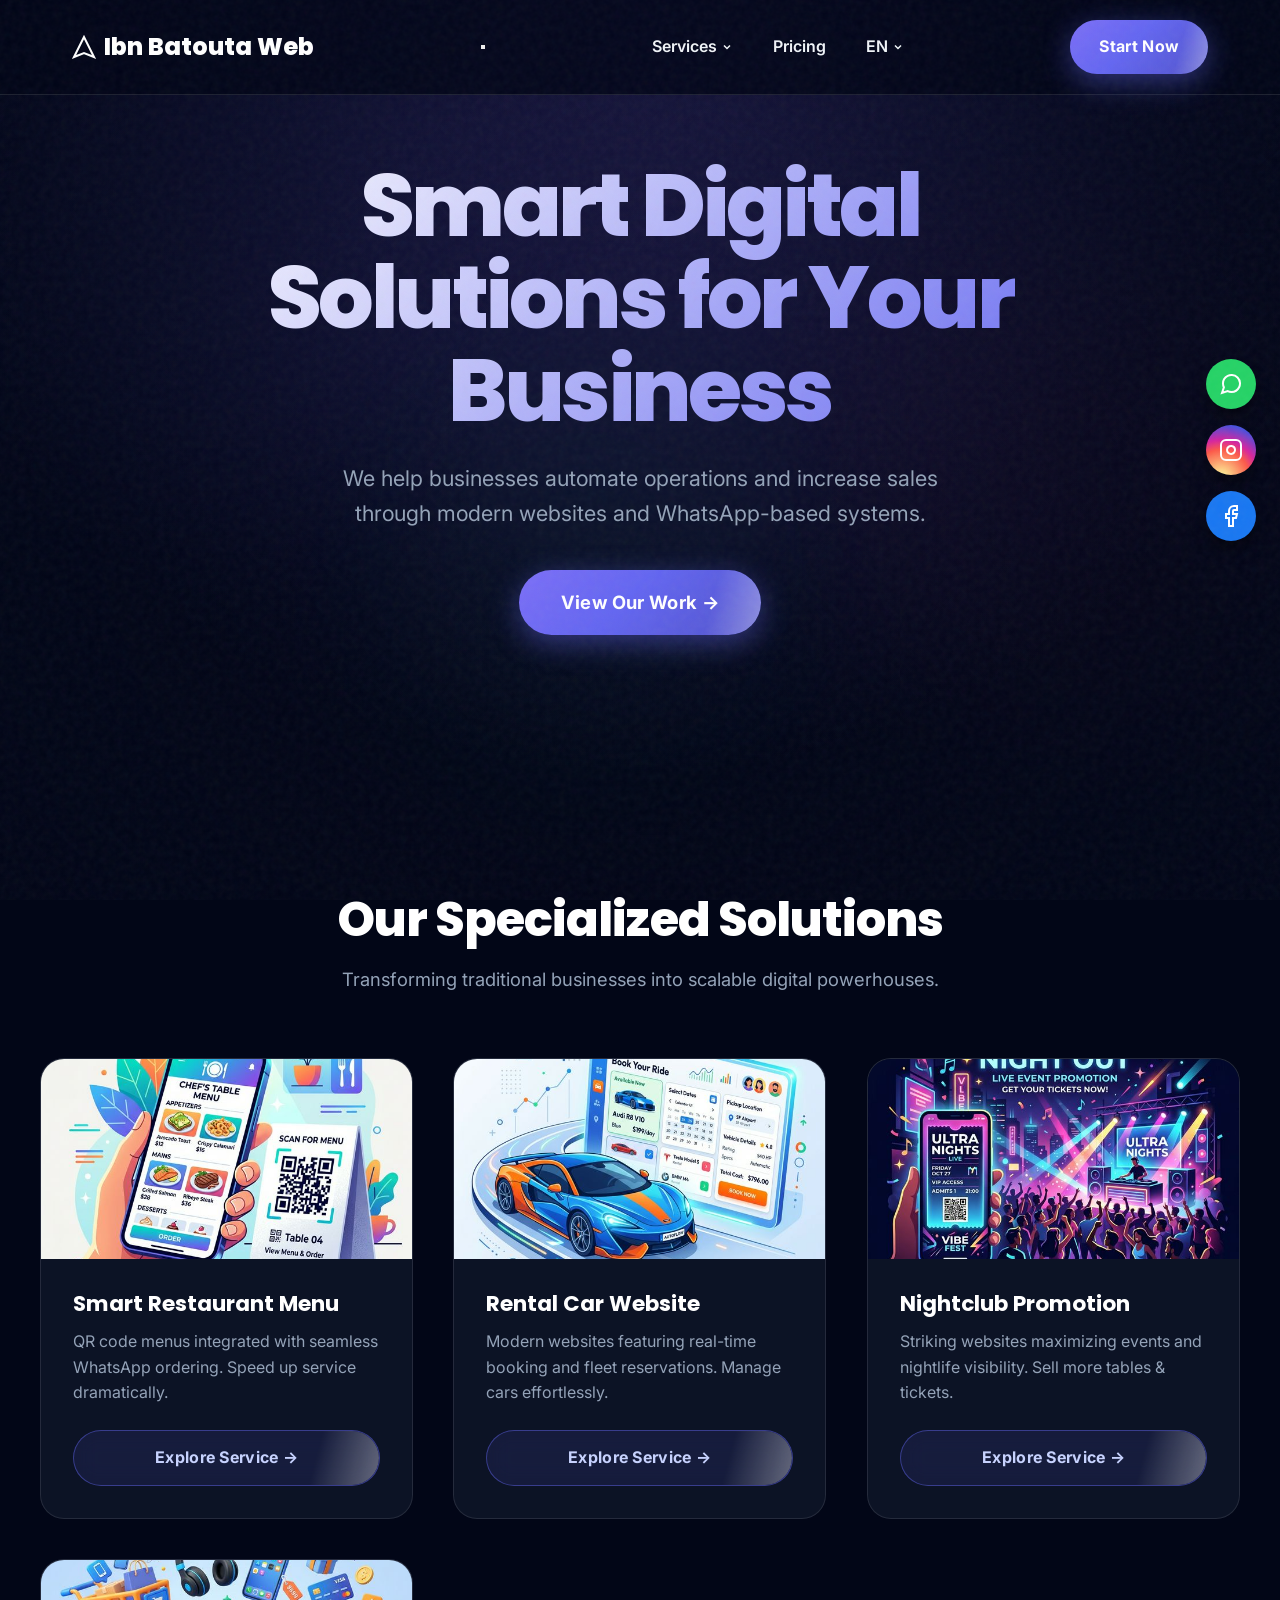
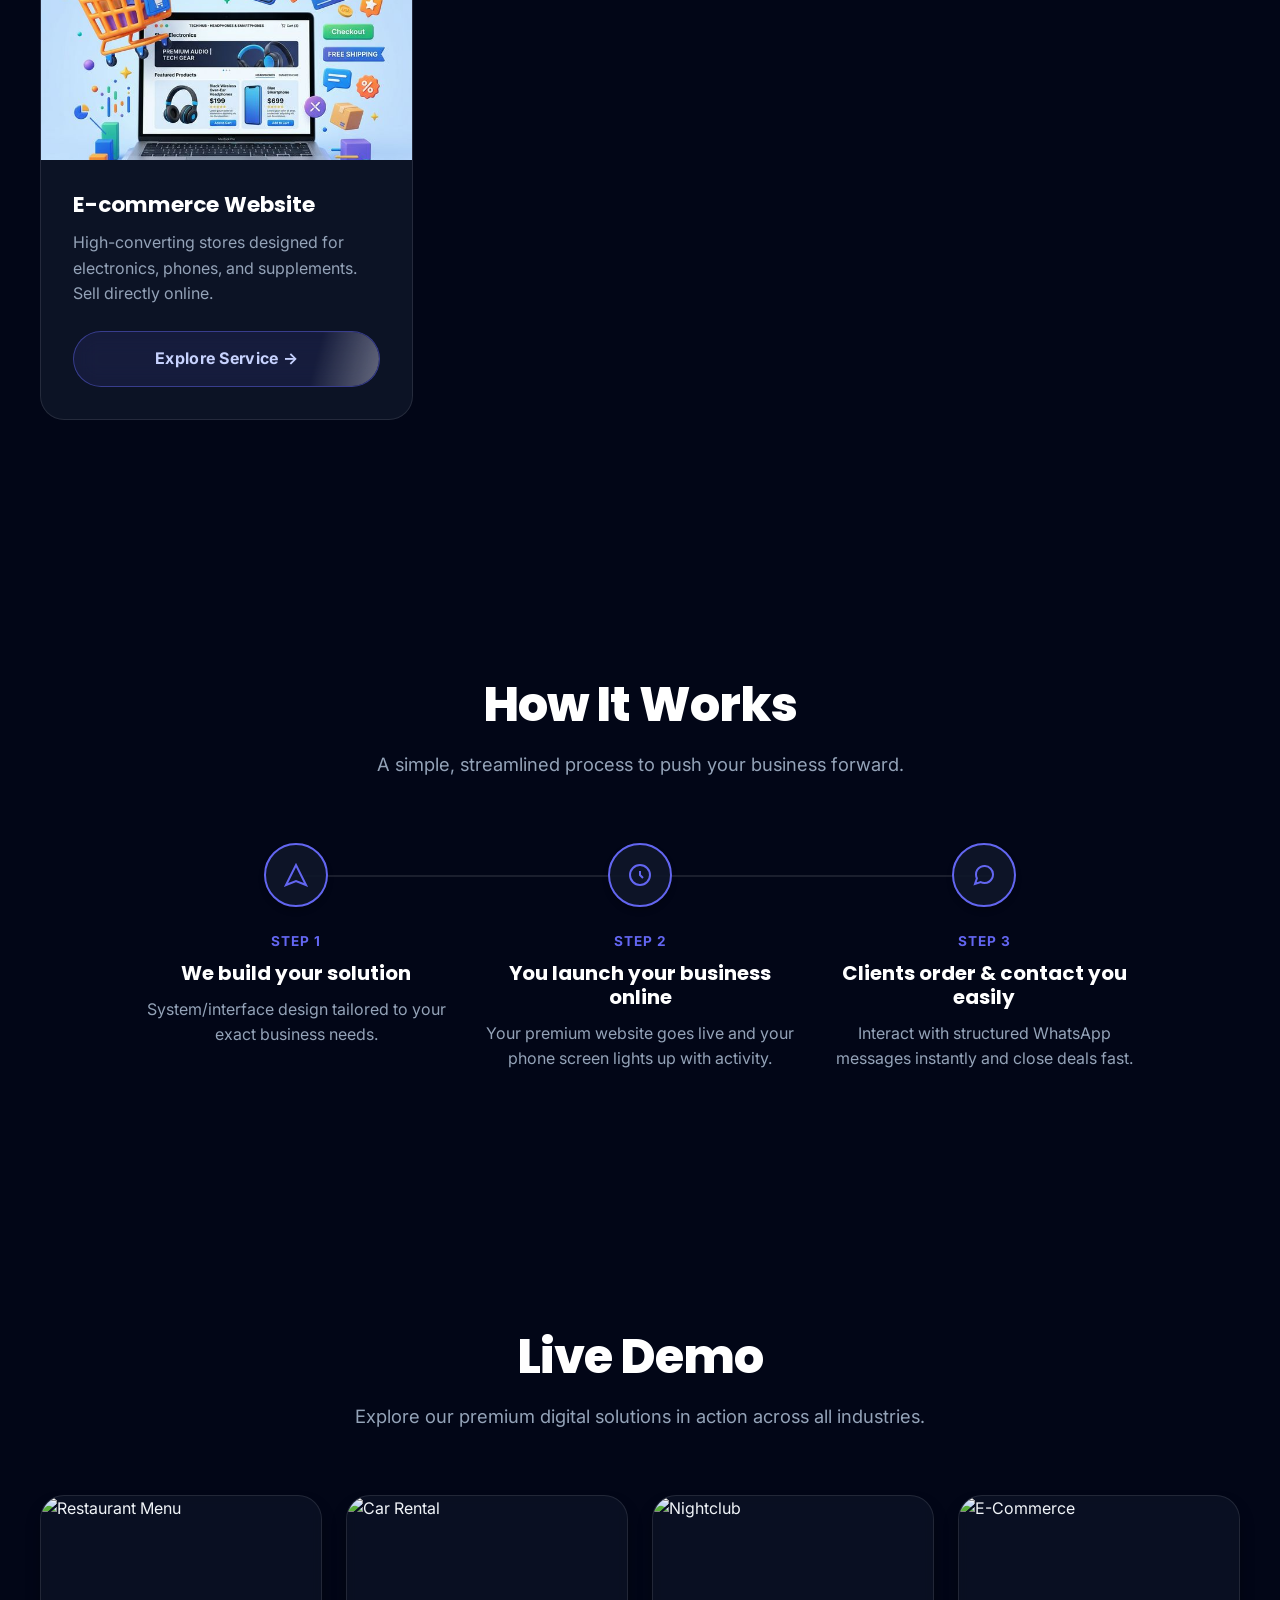
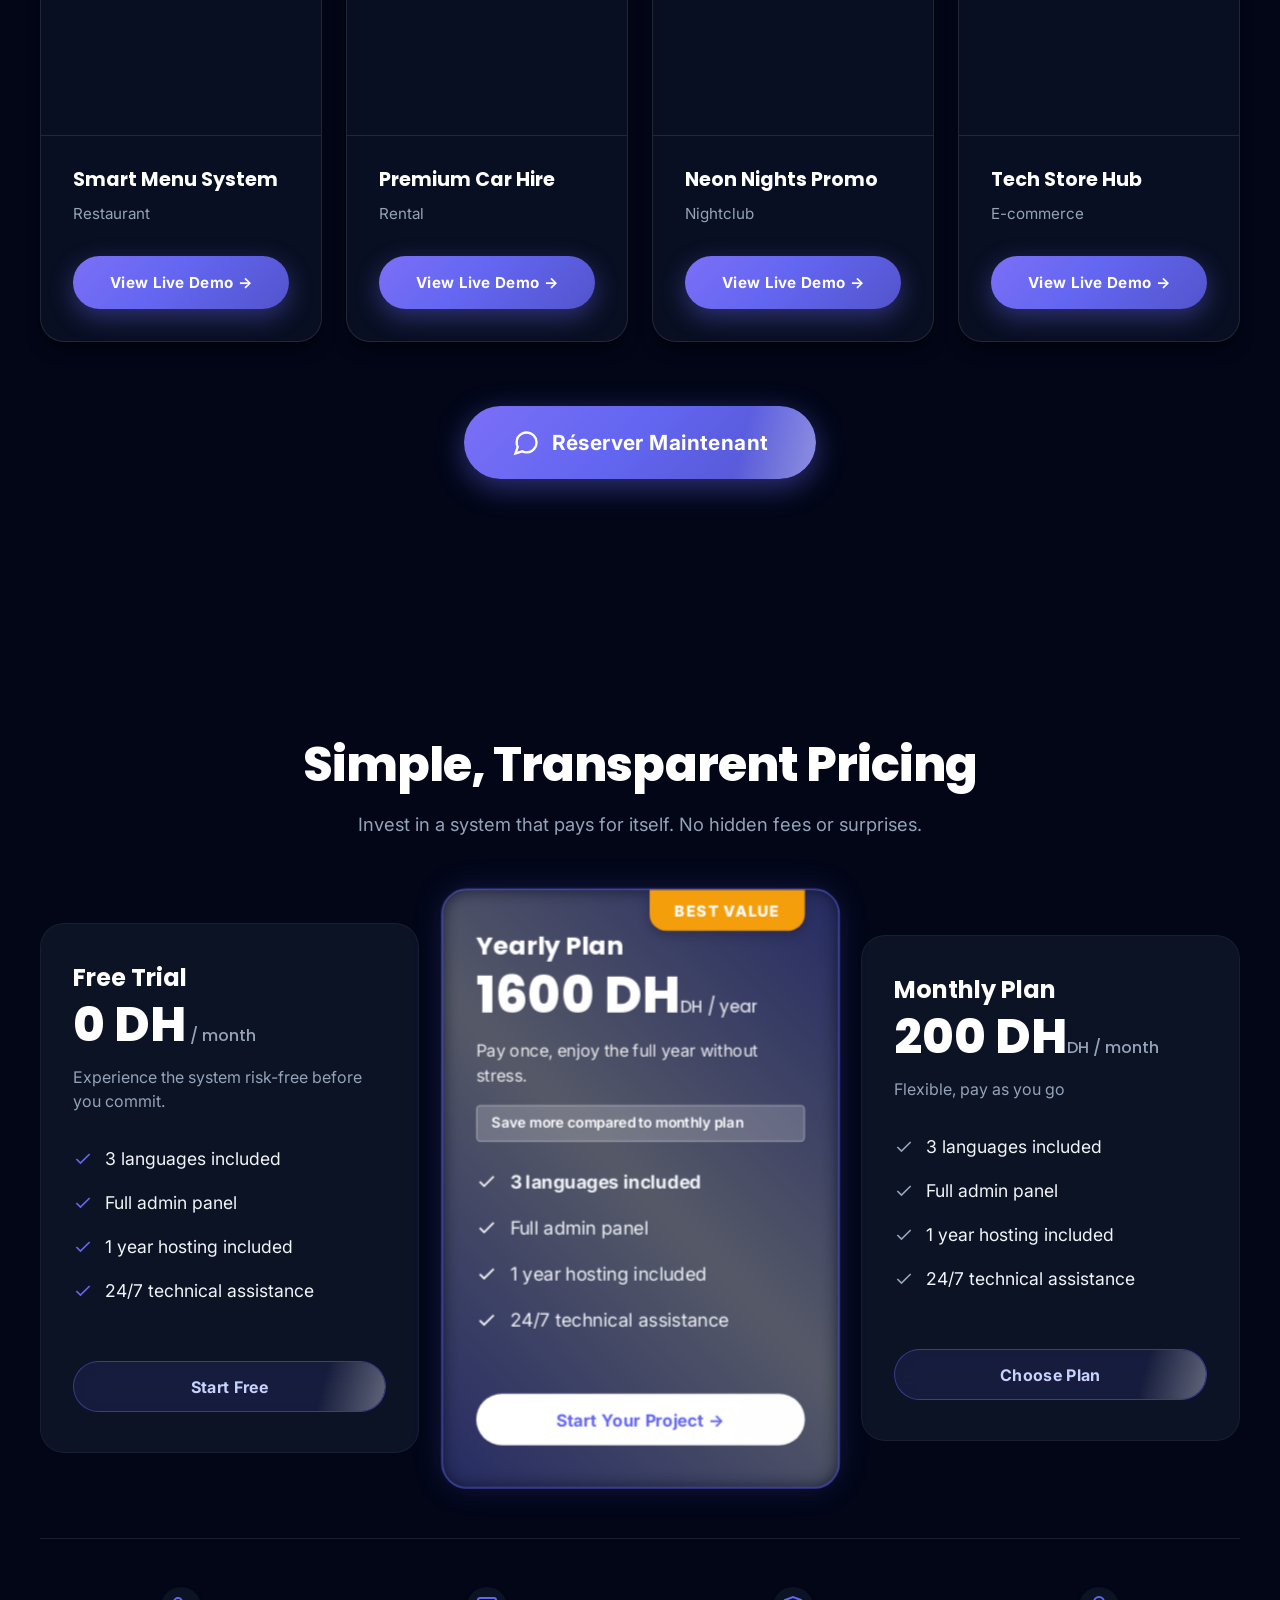
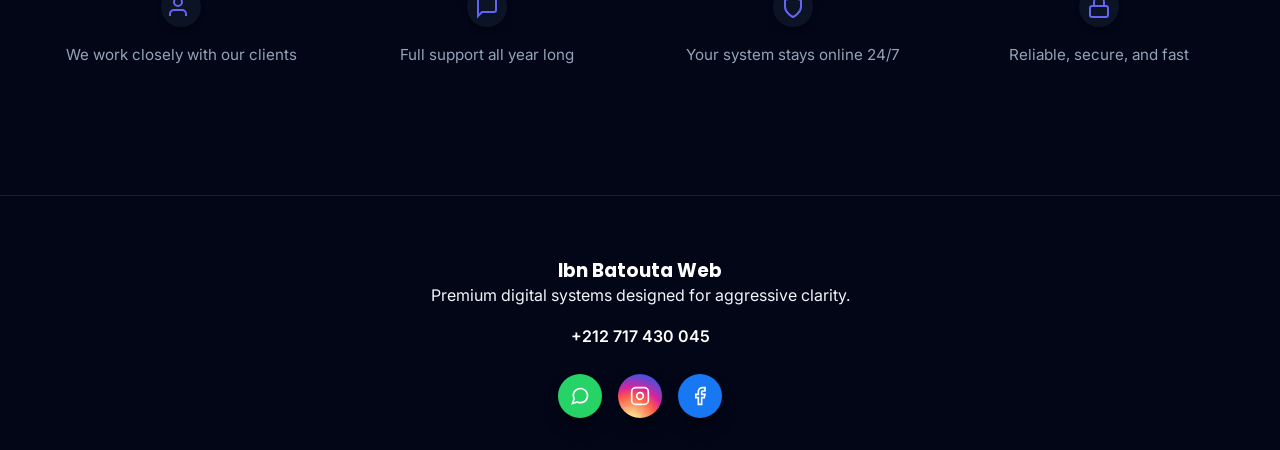
==== index.html @ 31a1a7eb "Auto-heal legacy 5 plans to 3 and add global JS cache busters" ====
<!DOCTYPE html>
<html lang="en">

<head>
  <meta charset="UTF-8">
  <meta name="viewport" content="width=device-width, initial-scale=1.0">
  <title>Ibn Batouta Web | Premium Digital Agency</title>
  <meta name="description"
    content="We provide smart digital solutions for businesses to help them automate operations and increase sales.">
  <link rel="stylesheet" href="styles.css">
</head>

<body id="top">

  <!-- Premium Background Layers -->
  <div class="noise-overlay"></div>
  <div class="vignette"></div>

  <!-- Animated Background Shapes -->
  <div class="bg-shapes">
    <div class="shape shape-1"></div>
    <div class="shape shape-2"></div>
    <div class="shape shape-3"></div>
  </div>

  <!-- Header -->
  <header class="site-header">
    <div class="header-inner">
      <a href="index.html" class="brand">
        <svg width="24" height="24" viewBox="0 0 24 24" fill="none" stroke="currentColor" stroke-width="2">
          <path d="M12 2L2 22l10-4 10 4L12 2z" />
        </svg>
        Ibn Batouta Web
      </a>

      <!-- Hamburger Menu Toggle -->
      <button class="mobile-nav-toggle" id="mobile-menu-btn" aria-label="Toggle navigation">
        <span></span>
        <span></span>
        <span></span>
      </button>

      <nav class="main-nav" id="main-nav">
        <div class="nav-item-dropdown">
          <a href="#services" class="dropdown-trigger" data-i18n="nav_services">Services <svg width="12" height="12"
              viewBox="0 0 24 24" fill="none" stroke="currentColor" stroke-width="3" style="margin-left: 4px;">
              <polyline points="6 9 12 15 18 9"></polyline>
            </svg></a>
          <div class="dropdown-menu">
            <a href="service-restaurant.html" data-i18n="service_restaurant">Smart Restaurant Menu</a>
            <a href="service-rental.html" data-i18n="service_rental">Rental Car Website</a>
            <a href="service-nightclub.html" data-i18n="service_nightclub">Nightclub Promotion</a>
            <a href="service-ecommerce.html" data-i18n="service_ecommerce">E-commerce Website</a>
          </div>
        </div>
        <a href="#pricing" data-i18n="nav_pricing">Pricing</a>

        <!-- Language Dropdown -->
        <div class="nav-item-dropdown lang-dropdown">
          <a href="#" class="dropdown-trigger"><span id="current-lang-text">EN</span> <svg width="12" height="12"
              viewBox="0 0 24 24" fill="none" stroke="currentColor" stroke-width="3" style="margin-left: 4px;">
              <polyline points="6 9 12 15 18 9"></polyline>
            </svg></a>
          <div class="dropdown-menu">
            <a href="#" class="lang-btn" data-lang="en">English</a>
            <a href="#" class="lang-btn" data-lang="fr">Français</a>
            <a href="#" class="lang-btn" data-lang="ar">العربية</a>
          </div>
        </div>
      </nav>
      <div class="header-actions">
        <a href="https://wa.me/212717430045" target="_blank" class="btn btn-primary btn-glow">Start Now</a>
      </div>
    </div>
  </header>

  <main>
    <!-- 1. Hero Section -->
    <section class="hero scroll-anim scroll-zoom">
      <div class="container hero-content">
        <div class="hero-text">
          <h1 class="text-gradient" data-i18n="hero_title">Smart Digital Solutions for Your Business</h1>
          <p data-i18n="hero_desc">
            We help businesses automate operations and increase sales through modern websites and WhatsApp-based
            systems.
          </p>
          <div class="hero-btns">
            <a href="#services" class="btn btn-primary btn-large hover-slide" data-i18n="hero_cta"
              data-i18n-suffix=" →">View Our Work
              &rarr;</a>
          </div>
        </div>
      </div>
    </section>

    <!-- 2. Services Section -->
    <section id="services" class="section">
      <div class="container">
        <div class="section-header scroll-anim scroll-fade-up">
          <h2 data-i18n="services_title">Our Specialized Solutions</h2>
          <p data-i18n="services_subtitle">Transforming traditional businesses into scalable digital powerhouses.</p>
        </div>

        <div class="services-grid" id="services-grid">
          <!-- Card 1 -->
          <div class="service-card scroll-anim scroll-slide-left interactive-card">
            <a href="service-restaurant.html" class="service-img-link">
              <div class="service-img-wrapper">
                <img src="assets/restaurant_menu.png" alt="Smart Restaurant Menu" class="service-img parallax-img">
              </div>
            </a>
            <div class="service-card-content">
              <h3 data-i18n="service_restaurant">Smart Restaurant Menu</h3>
              <p>QR code menus integrated with seamless WhatsApp ordering. Speed up service dramatically.</p>
              <a href="service-restaurant.html" class="btn btn-outline service-cta hover-slide"
                data-i18n="explore_service" data-i18n-suffix=" →">Explore Service &rarr;</a>
            </div>
          </div>
          <!-- Card 2 -->
          <div class="service-card scroll-anim scroll-slide-up interactive-card" style="transition-delay: 0.1s;">
            <a href="service-rental.html" class="service-img-link">
              <div class="service-img-wrapper">
                <img src="assets/rental_car.png" alt="Rental Car Website" class="service-img parallax-img">
              </div>
            </a>
            <div class="service-card-content">
              <h3 data-i18n="service_rental">Rental Car Website</h3>
              <p>Modern websites featuring real-time booking and fleet reservations. Manage cars effortlessly.</p>
              <a href="service-rental.html" class="btn btn-outline service-cta hover-slide" data-i18n="explore_service"
                data-i18n-suffix=" →">Explore Service &rarr;</a>
            </div>
          </div>
          <!-- Card 3 -->
          <div class="service-card scroll-anim scroll-slide-up interactive-card" style="transition-delay: 0.2s;">
            <a href="service-nightclub.html" class="service-img-link">
              <div class="service-img-wrapper">
                <img src="assets/nightclub.png" alt="Nightclub Promotion" class="service-img parallax-img">
              </div>
            </a>
            <div class="service-card-content">
              <h3 data-i18n="service_nightclub">Nightclub Promotion</h3>
              <p>Striking websites maximizing events and nightlife visibility. Sell more tables & tickets.</p>
              <a href="service-nightclub.html" class="btn btn-outline service-cta hover-slide"
                data-i18n="explore_service" data-i18n-suffix=" →">Explore Service &rarr;</a>
            </div>
          </div>
          <!-- Card 4 -->
          <div class="service-card scroll-anim scroll-slide-right interactive-card" style="transition-delay: 0.3s;">
            <a href="service-ecommerce.html" class="service-img-link">
              <div class="service-img-wrapper">
                <img src="assets/ecommerce.png" alt="E-commerce Website" class="service-img parallax-img">
              </div>
            </a>
            <div class="service-card-content">
              <h3 data-i18n="service_ecommerce">E-commerce Website</h3>
              <p>High-converting stores designed for electronics, phones, and supplements. Sell directly online.</p>
              <a href="service-ecommerce.html" class="btn btn-outline service-cta hover-slide"
                data-i18n="explore_service" data-i18n-suffix=" →">Explore Service &rarr;</a>
            </div>
          </div>
        </div>
      </div>
    </section>

    <!-- 3. How It Works (Timeline) -->
    <section id="how-it-works" class="section section-transparent">
      <div class="container">
        <div class="section-header scroll-anim scroll-fade-up">
          <h2 data-i18n="how_it_works">How It Works</h2>
          <p data-i18n="hiw_subtitle">A simple, streamlined process to push your business forward.</p>
        </div>

        <div class="timeline-container">
          <div class="timeline-line"></div>

          <div class="timeline-step scroll-anim scroll-slide-left">
            <div class="timeline-icon pulse-anim">
              <svg width="24" height="24" viewBox="0 0 24 24" fill="none" stroke="var(--primary)" stroke-width="2">
                <path d="M12 2L2 22l10-4 10 4L12 2z" />
              </svg>
            </div>
            <div class="timeline-content">
              <div class="step-num" data-i18n="step_prefix" data-i18n-suffix=" 1">Step 1</div>
              <h3 data-i18n="step1_title">We build your solution</h3>
              <p data-i18n="step1_desc">System/interface design tailored to your exact business needs.</p>
            </div>
          </div>

          <div class="timeline-step scroll-anim scroll-slide-up" style="transition-delay: 0.2s;">
            <div class="timeline-icon pulse-anim">
              <svg width="24" height="24" viewBox="0 0 24 24" fill="none" stroke="var(--primary)" stroke-width="2">
                <circle cx="12" cy="12" r="10" />
                <path d="M12 8v4l3 3" />
              </svg>
            </div>
            <div class="timeline-content">
              <div class="step-num" data-i18n="step_prefix" data-i18n-suffix=" 2">Step 2</div>
              <h3 data-i18n="step2_title">You launch your business online</h3>
              <p data-i18n="step2_desc">Your premium website goes live and your phone screen lights up with activity.
              </p>
            </div>
          </div>

          <div class="timeline-step scroll-anim scroll-slide-right" style="transition-delay: 0.4s;">
            <div class="timeline-icon pulse-anim">
              <svg width="24" height="24" viewBox="0 0 24 24" fill="none" stroke="var(--primary)" stroke-width="2">
                <path
                  d="M21 11.5a8.38 8.38 0 0 1-.9 3.8 8.5 8.5 0 0 1-7.6 4.7 8.38 8.38 0 0 1-3.8-.9L3 21l1.9-5.7a8.38 8.38 0 0 1-.9-3.8 8.5 8.5 0 0 1 4.7-7.6 8.38 8.38 0 0 1 3.8-.9h.5a8.48 8.48 0 0 1 8 8v.5z">
                </path>
              </svg>
            </div>
            <div class="timeline-content">
              <div class="step-num" data-i18n="step_prefix" data-i18n-suffix=" 3">Step 3</div>
              <h3 data-i18n="step3_title">Clients order & contact you easily</h3>
              <p data-i18n="step3_desc">Interact with structured WhatsApp messages instantly and close deals fast.</p>
            </div>
          </div>
        </div>
      </div>
    </section>

    <!-- 3.5 Live Demos (Global) -->
    <section id="global-demos" class="section section-transparent">
      <div class="container">
        <div class="section-header scroll-anim scroll-fade-up">
          <h2 data-i18n="live_demo">Our Work / Live Demos</h2>
          <p>Explore our premium digital solutions in action across all industries.</p>
        </div>

        <!-- Dense dynamic grid (4 columns desktop, 2 columns mobile) -->
        <div class="portfolio-grid portfolio-grid-dense" id="home-portfolio-grid">
          <!-- Fallback dummy projects if admin panel is empty -->
          <div class="portfolio-card scroll-anim scroll-slide-up is-visible"
            onclick="openPortfolioModal('Smart Menu System', 'Restaurant', 'https://images.unsplash.com/photo-1517248135467-4c7edcad34c4?auto=format&fit=crop&w=600&q=80', '#')">
            <img src="https://images.unsplash.com/photo-1517248135467-4c7edcad34c4?auto=format&fit=crop&w=600&q=80"
              alt="Restaurant Menu" class="portfolio-img">
            <div class="portfolio-content" style="pointer-events: none;">
              <h4>Smart Menu System</h4>
              <p>Restaurant</p>
              <span class="demo-btn">View Live Demo &rarr;</span>
            </div>
          </div>
          <div class="portfolio-card scroll-anim scroll-slide-up is-visible" style="transition-delay: 0.1s;"
            onclick="openPortfolioModal('Premium Car Hire', 'Rental', 'https://images.unsplash.com/photo-1449965408869-eaa3f722e40d?auto=format&fit=crop&w=600&q=80', '#')">
            <img src="https://images.unsplash.com/photo-1449965408869-eaa3f722e40d?auto=format&fit=crop&w=600&q=80"
              alt="Car Rental" class="portfolio-img">
            <div class="portfolio-content" style="pointer-events: none;">
              <h4>Premium Car Hire</h4>
              <p>Rental</p>
              <span class="demo-btn">View Live Demo &rarr;</span>
            </div>
          </div>
          <div class="portfolio-card scroll-anim scroll-slide-up is-visible" style="transition-delay: 0.2s;"
            onclick="openPortfolioModal('Neon Nights Promo', 'Nightclub', 'https://images.unsplash.com/photo-1516455590571-18256e5bb9ff?auto=format&fit=crop&w=600&q=80', '#')">
            <img src="https://images.unsplash.com/photo-1516455590571-18256e5bb9ff?auto=format&fit=crop&w=600&q=80"
              alt="Nightclub" class="portfolio-img">
            <div class="portfolio-content" style="pointer-events: none;">
              <h4>Neon Nights Promo</h4>
              <p>Nightclub</p>
              <span class="demo-btn">View Live Demo &rarr;</span>
            </div>
          </div>
          <div class="portfolio-card scroll-anim scroll-slide-up is-visible" style="transition-delay: 0.3s;"
            onclick="openPortfolioModal('Tech Store Hub', 'E-commerce', 'https://images.unsplash.com/photo-1556742049-0cfed4f6a45d?auto=format&fit=crop&w=600&q=80', '#')">
            <img src="https://images.unsplash.com/photo-1556742049-0cfed4f6a45d?auto=format&fit=crop&w=600&q=80"
              alt="E-Commerce" class="portfolio-img">
            <div class="portfolio-content" style="pointer-events: none;">
              <h4>Tech Store Hub</h4>
              <p>E-commerce</p>
              <span class="demo-btn">View Live Demo &rarr;</span>
            </div>
          </div>
        </div>

        <div style="text-align: center; margin-top: 4rem;" class="scroll-anim scroll-scale-up">
          <a href="#" class="btn btn-primary btn-large btn-pulse wa-link"
            style="font-size: 1.3rem; padding: 1.25rem 3rem; display: inline-flex; align-items: center; gap: 0.75rem; border-radius: 50px;">
            <svg width="28" height="28" viewBox="0 0 24 24" fill="none" stroke="currentColor" stroke-width="2">
              <path
                d="M21 11.5a8.38 8.38 0 0 1-.9 3.8 8.5 8.5 0 0 1-7.6 4.7 8.38 8.38 0 0 1-3.8-.9L3 21l1.9-5.7a8.38 8.38 0 0 1-.9-3.8 8.5 8.5 0 0 1 4.7-7.6 8.38 8.38 0 0 1 3.8-.9h.5a8.48 8.48 0 0 1 8 8v.5z">
              </path>
            </svg>
            <span data-i18n="reserve_now">Réserver Maintenant</span>
          </a>
        </div>
      </div>
    </section>

    <!-- 4. Pricing Section (3 Plans) -->
    <section id="pricing" class="section">
      <div class="container">
        <div class="section-header scroll-anim scroll-fade-up">
          <h2 data-i18n="pricing_title">Simple, Transparent Pricing</h2>
          <p>Invest in a system that pays for itself. No hidden fees or surprises.</p>
        </div>

        <div class="pricing-slider-indicator" data-i18n="slide_plans">
          Slide to see all plans <svg width="18" height="18" viewBox="0 0 24 24" fill="none" stroke="currentColor"
            stroke-width="2">
            <line x1="5" y1="12" x2="19" y2="12"></line>
            <polyline points="12 5 19 12 12 19"></polyline>
          </svg>
        </div>
        <div class="pricing-grid" id="pricing-grid">

          <!-- Free Trial -->
          <div class="pricing-card interactive-card scroll-anim scroll-slide-up" style="transition-delay: 0.1s;">
            <h3 class="plan-name" data-i18n="free_trial">Free Trial</h3>
            <div class="plan-price">0 DH<span> / month</span></div>
            <p class="plan-desc">Experience the system risk-free before you commit.</p>
            <ul class="plan-features">
              <li><svg width="20" height="20" viewBox="0 0 24 24" fill="none" stroke="var(--primary)" stroke-width="2">
                  <polyline points="20 6 9 17 4 12"></polyline>
                </svg> 3 languages included</li>
              <li><svg width="20" height="20" viewBox="0 0 24 24" fill="none" stroke="var(--primary)" stroke-width="2">
                  <polyline points="20 6 9 17 4 12"></polyline>
                </svg> Full admin panel</li>
              <li><svg width="20" height="20" viewBox="0 0 24 24" fill="none" stroke="var(--primary)" stroke-width="2">
                  <polyline points="20 6 9 17 4 12"></polyline>
                </svg> 1 year hosting included</li>
              <li><svg width="20" height="20" viewBox="0 0 24 24" fill="none" stroke="var(--primary)" stroke-width="2">
                  <polyline points="20 6 9 17 4 12"></polyline>
                </svg> 24/7 technical assistance</li>
            </ul>
            <button class="btn btn-outline plan-cta" onclick="openModal('Free Trial Session')"
              data-i18n="start_free">Start Free</button>
          </div>

          <!-- Highlight: Yearly Plan -->
          <div class="pricing-card highlighted interactive-card glow-anim scroll-anim scroll-zoom"
            style="transition-delay: 0.2s; z-index: 10;">
            <div class="best-value-badge" data-i18n="best_value">MOST POPULAR 🔥</div>
            <h3 class="plan-name text-white" data-i18n="yearly_plan">Yearly Plan</h3>
            <div class="plan-price text-white">1600 DH<span data-i18n="dh_year"> / year</span></div>
            <p class="plan-desc text-white" style="opacity:0.9; margin-bottom: 1rem;">Pay once, enjoy the full year
              without stress.</p>
            <div class="save-badge">Save more compared to monthly plan</div>
            <ul class="plan-features text-white">
              <li><svg width="20" height="20" viewBox="0 0 24 24" fill="none" stroke="#fff" stroke-width="2">
                  <polyline points="20 6 9 17 4 12"></polyline>
                </svg> <strong>3 languages included</strong></li>
              <li><svg width="20" height="20" viewBox="0 0 24 24" fill="none" stroke="#fff" stroke-width="2">
                  <polyline points="20 6 9 17 4 12"></polyline>
                </svg> Full admin panel</li>
              <li><svg width="20" height="20" viewBox="0 0 24 24" fill="none" stroke="#fff" stroke-width="2">
                  <polyline points="20 6 9 17 4 12"></polyline>
                </svg> 1 year hosting included</li>
              <li><svg width="20" height="20" viewBox="0 0 24 24" fill="none" stroke="#fff" stroke-width="2">
                  <polyline points="20 6 9 17 4 12"></polyline>
                </svg> 24/7 technical assistance</li>
            </ul>
            <button class="btn btn-white plan-cta btn-pulse" style="color: var(--primary);"
              onclick="openModal('Yearly Plan - 1600 DH')" data-i18n="start_project" data-i18n-suffix=" &rarr;">Start
              Now &rarr;</button>
          </div>

          <!-- Monthly Plan -->
          <div class="pricing-card interactive-card scroll-anim scroll-slide-up" style="transition-delay: 0.3s;">
            <h3 class="plan-name" data-i18n="monthly_plan">Monthly Plan</h3>
            <div class="plan-price">200 DH<span data-i18n="dh_month"> / month</span></div>
            <p class="plan-desc" data-i18n="flexible_pay">Flexible, pay as you go.</p>
            <ul class="plan-features">
              <li><svg width="20" height="20" viewBox="0 0 24 24" fill="none" stroke="var(--text-muted)"
                  stroke-width="2">
                  <polyline points="20 6 9 17 4 12"></polyline>
                </svg> 3 languages included</li>
              <li><svg width="20" height="20" viewBox="0 0 24 24" fill="none" stroke="var(--text-muted)"
                  stroke-width="2">
                  <polyline points="20 6 9 17 4 12"></polyline>
                </svg> Full admin panel</li>
              <li><svg width="20" height="20" viewBox="0 0 24 24" fill="none" stroke="var(--text-muted)"
                  stroke-width="2">
                  <polyline points="20 6 9 17 4 12"></polyline>
                </svg> 1 year hosting included</li>
              <li><svg width="20" height="20" viewBox="0 0 24 24" fill="none" stroke="var(--text-muted)"
                  stroke-width="2">
                  <polyline points="20 6 9 17 4 12"></polyline>
                </svg> 24/7 technical assistance</li>
            </ul>
            <button class="btn btn-outline plan-cta" onclick="openModal('Monthly Plan')" data-i18n="choose_plan">Choose
              Monthly</button>
          </div>
        </div>

        <div class="pricing-trust scroll-anim scroll-fade-up" style="transition-delay: 0.4s;">
          <div class="p-trust-item">
            <div class="p-trust-icon"><svg width="24" height="24" viewBox="0 0 24 24" fill="none" stroke="currentColor"
                stroke-width="2">
                <path d="M17 21v-2a4 4 0 0 0-4-4H5a4 4 0 0 0-4 4v2"></path>
                <circle cx="9" cy="7" r="4"></circle>
              </svg></div>
            <span>We work closely with our clients</span>
          </div>
          <div class="p-trust-item">
            <div class="p-trust-icon"><svg width="24" height="24" viewBox="0 0 24 24" fill="none" stroke="currentColor"
                stroke-width="2">
                <path d="M21 15a2 2 0 0 1-2 2H7l-4 4V5a2 2 0 0 1 2-2h14a2 2 0 0 1 2 2z"></path>
              </svg></div>
            <span>Full support all year long</span>
          </div>
          <div class="p-trust-item">
            <div class="p-trust-icon"><svg width="24" height="24" viewBox="0 0 24 24" fill="none" stroke="currentColor"
                stroke-width="2">
                <path d="M12 22s8-4 8-10V5l-8-3-8 3v7c0 6 8 10 8 10z"></path>
              </svg></div>
            <span>Your system stays online 24/7</span>
          </div>
          <div class="p-trust-item">
            <div class="p-trust-icon"><svg width="24" height="24" viewBox="0 0 24 24" fill="none" stroke="currentColor"
                stroke-width="2">
                <rect x="3" y="11" width="18" height="11" rx="2" ry="2"></rect>
                <path d="M7 11V7a5 5 0 0 1 10 0v4"></path>
              </svg></div>
            <span>Reliable, secure, and fast</span>
          </div>
        </div>
      </div>
    </section>

  </main>

  <!-- Floating Social Menu -->
  <div class="floating-social-menu" id="floating-socials">
    <a href="https://wa.me/212717430045" class="social-btn wa hover-float" target="_blank" title="WhatsApp">
      <svg width="24" height="24" viewBox="0 0 24 24" fill="none" stroke="currentColor" stroke-width="2">
        <path
          d="M21 11.5a8.38 8.38 0 0 1-.9 3.8 8.5 8.5 0 0 1-7.6 4.7 8.38 8.38 0 0 1-3.8-.9L3 21l1.9-5.7a8.38 8.38 0 0 1-.9-3.8 8.5 8.5 0 0 1 4.7-7.6 8.38 8.38 0 0 1 3.8-.9h.5a8.48 8.48 0 0 1 8 8v.5z">
        </path>
      </svg>
    </a>
    <a href="https://www.instagram.com/websolution0101" class="social-btn ig hover-float" target="_blank"
      title="Instagram">
      <svg width="24" height="24" viewBox="0 0 24 24" fill="none" stroke="currentColor" stroke-width="2">
        <rect x="2" y="2" width="20" height="20" rx="5" ry="5"></rect>
        <path d="M16 11.37A4 4 0 1 1 12.63 8 4 4 0 0 1 16 11.37z"></path>
        <line x1="17.5" y1="6.5" x2="17.51" y2="6.5"></line>
      </svg>
    </a>
    <a href="https://facebook.com/votrepage" class="social-btn fb hover-float" target="_blank" title="Facebook">
      <svg width="24" height="24" viewBox="0 0 24 24" fill="none" stroke="currentColor" stroke-width="2">
        <path d="M18 2h-3a5 5 0 0 0-5 5v3H7v4h3v8h4v-8h3l1-4h-4V7a1 1 0 0 1 1-1h3z"></path>
      </svg>
    </a>
  </div>

  <!-- Footer -->
  <footer class="site-footer">
    <div class="footer-inner">
      <div class="footer-brand">
        <h3>Ibn Batouta Web</h3>
        <p>Premium digital systems designed for aggressive clarity.</p>
        <p class="phone-text" style="margin-top: 1rem; color: var(--secondary); font-weight: 600;">+212 717 430 045</p>
        <div class="footer-socials" id="footer-socials">
          <a href="https://wa.me/212717430045" class="social-btn wa" target="_blank" title="WhatsApp">
            <svg width="20" height="20" viewBox="0 0 24 24" fill="none" stroke="currentColor" stroke-width="2">
              <path
                d="M21 11.5a8.38 8.38 0 0 1-.9 3.8 8.5 8.5 0 0 1-7.6 4.7 8.38 8.38 0 0 1-3.8-.9L3 21l1.9-5.7a8.38 8.38 0 0 1-.9-3.8 8.5 8.5 0 0 1 4.7-7.6 8.38 8.38 0 0 1 3.8-.9h.5a8.48 8.48 0 0 1 8 8v.5z">
              </path>
            </svg>
          </a>
          <a href="https://www.instagram.com/websolution0101" class="social-btn ig" target="_blank" title="Instagram">
            <svg width="20" height="20" viewBox="0 0 24 24" fill="none" stroke="currentColor" stroke-width="2">
              <rect x="2" y="2" width="20" height="20" rx="5" ry="5"></rect>
              <path d="M16 11.37A4 4 0 1 1 12.63 8 4 4 0 0 1 16 11.37z"></path>
              <line x1="17.5" y1="6.5" x2="17.51" y2="6.5"></line>
            </svg>
          </a>
          <a href="https://facebook.com/votrepage" class="social-btn fb" target="_blank" title="Facebook">
            <svg width="20" height="20" viewBox="0 0 24 24" fill="none" stroke="currentColor" stroke-width="2">
              <path d="M18 2h-3a5 5 0 0 0-5 5v3H7v4h3v8h4v-8h3l1-4h-4V7a1 1 0 0 1 1-1h3z"></path>
            </svg>
          </a>
        </div>
      </div>
    </div>
  </footer>

  <!-- Guided Flow Modal Overlay (kept for CTAs) -->
  <div id="flowModal" class="modal-overlay">
    <div class="modal-card">
      <button class="modal-close" onclick="closeModal()">×</button>
      <div class="modal-header">
        <div class="progress-bar">
          <div class="step active" id="step1-indicator">1</div>
          <div class="step-line" id="line1"></div>
          <div class="step" id="step2-indicator">2</div>
          <div class="step-line" id="line2"></div>
          <div class="step" id="step3-indicator">3</div>
        </div>
      </div>
      <div class="modal-body">
        <div id="step1" class="modal-step active">
          <h3>Let's build your <span id="selectedServiceText" class="text-primary text-gradient"
              style="display:block; margin: 0.5rem 0;">Project</span></h3>
          <p>You're one step closer to automating your business. This guided flow takes just 30 seconds.</p>
          <div class="modal-actions-center">
            <button class="btn btn-primary btn-large hover-slide" onclick="nextStep(2)">Start My Project &rarr;</button>
          </div>
        </div>
        <div id="step2" class="modal-step">
          <h3>Tell us about yourself</h3>
          <div class="form-group">
            <label>Your Name</label>
            <input type="text" id="clientNameInput" class="form-input" placeholder="e.g. John Doe">
          </div>
          <div class="form-group">
            <label>Business Name</label>
            <input type="text" id="bizNameInput" class="form-input" placeholder="e.g. Noir Cafe">
          </div>
          <div class="form-group">
            <label>Phone Number</label>
            <input type="tel" id="clientPhoneInput" class="form-input" placeholder="+212 6 XX XX XX XX">
          </div>
          <div class="form-group">
            <label>What work do you need?</label>
            <textarea id="bizNeedsInput" class="form-input" rows="3"
              placeholder="Describe the project or service you want us to provide..."></textarea>
          </div>
          <div class="modal-actions">
            <button class="btn btn-outline hover-slide" onclick="nextStep(1)">&larr; Back</button>
            <button class="btn btn-primary hover-slide" onclick="nextStep(3)">Review Details &rarr;</button>
          </div>
        </div>
        <div id="step3" class="modal-step">
          <h3>Ready to connect!</h3>
          <div class="summary-box">
            <p><strong>Service:</strong> <span id="summary-service"></span></p>
            <p><strong>Name:</strong> <span id="summary-client-name"></span></p>
            <p><strong>Business:</strong> <span id="summary-name"></span></p>
            <p><strong>Phone:</strong> <span id="summary-phone"></span></p>
          </div>
          <div class="modal-actions">
            <button class="btn btn-outline hover-slide" onclick="nextStep(2)">&larr; Edit</button>
            <button class="btn btn-whatsapp btn-glow hover-slide" onclick="submitFlow()">
              <svg width="20" height="20" viewBox="0 0 24 24" fill="none" stroke="currentColor" stroke-width="2">
                <path
                  d="M21 11.5a8.38 8.38 0 0 1-.9 3.8 8.5 8.5 0 0 1-7.6 4.7 8.38 8.38 0 0 1-3.8-.9L3 21l1.9-5.7a8.38 8.38 0 0 1-.9-3.8 8.5 8.5 0 0 1 4.7-7.6 8.38 8.38 0 0 1 3.8-.9h.5a8.48 8.48 0 0 1 8 8v.5z">
                </path>
              </svg> Send via WhatsApp
            </button>
          </div>
        </div>
      </div>
    </div>
  </div>

  <script src="translations.js?v=3"></script>
  <script src="script.js?v=3"></script>
</body>

</html>
---- styles.css ----
@import url('https://fonts.googleapis.com/css2?family=Inter:wght@400;500;600&family=Poppins:wght@500;600;700;800&display=swap');

:root {
  --primary: #6366f1;
  --primary-hover: #4f46e5;
  --secondary: #ffffff;
  --text-main: #f1f5f9;
  --text-muted: #94a3b8;
  --bg-main: rgba(15, 23, 42, 0.8);
  --bg-body: #020617;
  /* Deepest blue/black */
  --border: rgba(255, 255, 255, 0.1);
  --radius-sm: 12px;
  --radius-md: 16px;
  --radius-lg: 24px;
  --shadow-sm: 0 4px 6px -1px rgba(0, 0, 0, 0.3);
  --shadow-md: 0 10px 15px -3px rgba(0, 0, 0, 0.5);
  --shadow-lg: 0 25px 50px -12px rgba(0, 0, 0, 0.7);
  --shadow-glow: 0 0 40px rgba(99, 102, 241, 0.4);
  --font-body: 'Inter', sans-serif;
  --font-heading: 'Poppins', sans-serif;
  --max-width: 1200px;
  --wa-color: #25D366;
  --ig-color: #E1306C;
  --fb-color: #1877F2;
}

*,
*::before,
*::after {
  box-sizing: border-box;
  margin: 0;
  padding: 0;
}

html {
  scroll-behavior: smooth;
}

body {
  font-family: var(--font-body);
  background: var(--bg-body);
  color: var(--text-main);
  line-height: 1.6;
  -webkit-font-smoothing: antialiased;
  overflow-x: hidden;
  position: relative;
}

/* Premium Noise & Vignette Layers */
.noise-overlay {
  position: fixed;
  top: 0;
  left: 0;
  width: 100%;
  height: 100%;
  background: url("data:image/svg+xml,%3Csvg viewBox='0 0 200 200' xmlns='http://www.w3.org/2000/svg'%3E%3Cfilter id='noiseFilter'%3E%3CfeTurbulence type='fractalNoise' baseFrequency='0.65' numOctaves='3' stitchTiles='stitch'/%3E%3C/filter%3E%3Crect width='100%25' height='100%25' filter='url(%23noiseFilter)'/%3E%3C/svg%3E");
  opacity: 0.05;
  pointer-events: none;
  z-index: 9999;
}

.vignette {
  position: fixed;
  top: 0;
  left: 0;
  width: 100%;
  height: 100%;
  background: radial-gradient(circle, transparent 20%, rgba(2, 6, 23, 0.8) 100%);
  pointer-events: none;
  z-index: -1;
}

/* =========================================
   ANIMATED BACKGROUND SHAPES
   ========================================= */
.bg-shapes {
  position: fixed;
  top: 0;
  left: 0;
  right: 0;
  bottom: 0;
  overflow: hidden;
  z-index: -2;
  pointer-events: none;
  background: radial-gradient(circle at 50% 0%, #1e1b4b 0%, var(--bg-body) 70%);
}

.shape {
  position: absolute;
  filter: blur(80px);
  border-radius: 50%;
  opacity: 0.3;
  /* Softened from 0.6 */
  animation: floatShape 15s infinite ease-in-out alternate;
}

.shape-1 {
  width: 600px;
  height: 600px;
  background: rgba(99, 102, 241, 0.15);
  top: -100px;
  left: -100px;
}

.shape-2 {
  width: 500px;
  height: 500px;
  background: rgba(236, 72, 153, 0.1);
  bottom: 20%;
  right: -50px;
  animation-duration: 18s;
  animation-delay: -5s;
}

.shape-3 {
  width: 400px;
  height: 400px;
  background: rgba(16, 185, 129, 0.1);
  top: 40%;
  left: 30%;
  animation-duration: 22s;
  animation-delay: -10s;
}

@keyframes floatShape {
  0% {
    transform: translate(0, 0) scale(1);
  }

  50% {
    transform: translate(50px, 30px) scale(1.1);
  }

  100% {
    transform: translate(-30px, 60px) scale(0.9);
  }
}

/* Base Body lock for modal */
body.modal-open {
  overflow: hidden;
}

h1,
h2,
h3,
h4,
h5,
h6 {
  font-family: var(--font-heading);
  color: var(--secondary);
  line-height: 1.2;
}

img {
  max-width: 100%;
  display: block;
}

a {
  text-decoration: none;
  color: inherit;
}

ul {
  list-style: none;
}

/* Typography */
.text-gradient {
  background: linear-gradient(135deg, var(--secondary) 0%, var(--primary) 100%);
  -webkit-background-clip: text;
  background-clip: text;
  -webkit-text-fill-color: transparent;
  display: inline-block;
}

.text-white {
  color: #fff !important;
}

.text-primary {
  color: var(--primary);
}

/* =========================================
   BUTTONS — VIBRANT & ALIVE
   ========================================= */

/* Shimmer keyframe */
@keyframes btnShimmer {
  0% {
    background-position: -200% center;
  }

  100% {
    background-position: 200% center;
  }
}

/* Breathing glow — always on for primary buttons */
@keyframes btnBreath {

  0%,
  100% {
    box-shadow:
      0 0 0 0 rgba(99, 102, 241, 0),
      0 8px 30px rgba(99, 102, 241, 0.45);
    transform: scale(1);
  }

  50% {
    box-shadow:
      0 0 0 6px rgba(99, 102, 241, 0.18),
      0 12px 40px rgba(99, 102, 241, 0.65);
    transform: scale(1.025);
  }
}

/* Ring ripple on hover */
@keyframes btnRing {
  0% {
    box-shadow: 0 0 0 0 rgba(99, 102, 241, 0.5);
  }

  70% {
    box-shadow: 0 0 0 14px rgba(99, 102, 241, 0);
  }

  100% {
    box-shadow: 0 0 0 0 rgba(99, 102, 241, 0);
  }
}

/* Base button */
.btn {
  display: inline-flex;
  align-items: center;
  justify-content: center;
  gap: 0.5rem;
  padding: 0.9rem 1.8rem;
  font-family: var(--font-body);
  font-weight: 700;
  font-size: 1rem;
  border-radius: 100px;
  /* pill shape */
  border: none;
  cursor: pointer;
  text-decoration: none;
  position: relative;
  overflow: hidden;
  letter-spacing: 0.02em;
  transition: transform 0.25s cubic-bezier(0.175, 0.885, 0.32, 1.275),
    box-shadow 0.25s ease,
    filter 0.25s ease;
  white-space: nowrap;
  -webkit-tap-highlight-color: transparent;
}

/* Shimmer sweep pseudo-element (shared) */
.btn::before {
  content: '';
  position: absolute;
  inset: 0;
  border-radius: inherit;
  background: linear-gradient(105deg,
      transparent 40%,
      rgba(255, 255, 255, 0.30) 50%,
      transparent 60%);
  background-size: 200% 100%;
  background-position: -200% center;
  transition: background-position 0s;
  pointer-events: none;
  z-index: 1;
}

.btn:hover::before {
  animation: btnShimmer 0.55s ease forwards;
}

/* All text/icons ride above the shimmer */
.btn>* {
  position: relative;
  z-index: 2;
}


/* === PRIMARY === vibrant indigo-violet gradient + breathing */
.btn-primary {
  background: linear-gradient(135deg, #7c6ff7 0%, #6366f1 45%, #5254cc 100%);
  color: #fff;
  animation: btnBreath 2.8s ease-in-out infinite;
  box-shadow:
    0 0 0 0 rgba(99, 102, 241, 0),
    0 8px 30px rgba(99, 102, 241, 0.45);
}

.btn-primary:hover {
  animation: btnRing 0.7s ease-out, btnBreath 2.8s ease-in-out 0.7s infinite;
  filter: brightness(1.12);
  transform: translateY(-4px) scale(1.04);
  box-shadow:
    0 0 0 0 rgba(99, 102, 241, 0),
    0 16px 40px rgba(99, 102, 241, 0.65);
}

.btn-primary:active {
  transform: translateY(-1px) scale(0.98);
  filter: brightness(0.95);
  animation: none;
}

/* === LARGE === */
.btn-large {
  padding: 1.1rem 2.6rem;
  font-size: 1.15rem;
}

/* === OUTLINE === subtle glow border, lights up on hover */
.btn-outline {
  background: rgba(99, 102, 241, 0.10);
  color: #c7d2fe;
  border: 1.5px solid rgba(99, 102, 241, 0.45);
  backdrop-filter: blur(12px);
  box-shadow: inset 0 0 0 0 rgba(99, 102, 241, 0);
  animation: none;
}

.btn-outline:hover {
  background: rgba(99, 102, 241, 0.22);
  border-color: #6366f1;
  color: #fff;
  transform: translateY(-3px);
  box-shadow:
    0 0 18px rgba(99, 102, 241, 0.45),
    0 8px 20px rgba(99, 102, 241, 0.30);
}

/* === WHITE (rarely used) === */
.btn-white {
  background: #fff;
  color: #6366f1;
  font-weight: 700;
}

.btn-white:hover {
  background: rgba(255, 255, 255, 0.92);
  transform: translateY(-3px);
  box-shadow: 0 8px 24px rgba(99, 102, 241, 0.35);
}

/* === WHATSAPP === */
.btn-whatsapp {
  background: linear-gradient(135deg, #25D366, #1cb854);
  color: #fff;
  animation: none;
}

.btn-whatsapp:hover {
  filter: brightness(1.1);
  transform: translateY(-3px);
  box-shadow: 0 8px 24px rgba(37, 211, 102, 0.50);
}

/* glow wrapper — applied to navbar CTA */
.btn-glow {
  position: relative;
}

.btn-glow::after {
  content: '';
  position: absolute;
  inset: -3px;
  border-radius: inherit;
  background: linear-gradient(135deg, #7c6ff7, #6366f1, #5254cc);
  filter: blur(10px);
  opacity: 0.5;
  z-index: -1;
  transition: opacity 0.3s, filter 0.3s;
}

.btn-glow:hover::after {
  opacity: 0.85;
  filter: blur(14px);
}

/* hover-slide variant (override translate for primary) */
.hover-slide:hover {
  transform: translateY(-4px) translateX(3px) scale(1.04);
}

/* hover-float for social icons */
.hover-float:hover {
  transform: translateY(-5px) scale(1.1);
}

/* btn-pulse — extra bounce on top of breathing */
.btn-pulse {
  animation: btnBreath 2.2s ease-in-out infinite;
}


/* SCROLL ANIMATION CLASSES (JS triggered) */
.scroll-anim {
  opacity: 0;
  transition: all 0.8s cubic-bezier(0.25, 0.46, 0.45, 0.94);
  will-change: opacity, transform;
}

.scroll-anim.is-visible {
  opacity: 1;
  transform: translate(0, 0) scale(1);
}

/* Specific directional anims */
.scroll-fade-up {
  transform: translateY(40px);
}

.scroll-slide-left {
  transform: translateX(-50px);
}

.scroll-slide-right {
  transform: translateX(50px);
}

.scroll-zoom {
  transform: scale(0.95);
}

/* Sections */
.section {
  padding: 8rem 2rem;
  position: relative;
  z-index: 1;
}

.section-transparent {
  background: transparent;
}

.container {
  max-width: var(--max-width);
  margin: 0 auto;
  position: relative;
}

.section-header {
  text-align: center;
  margin-bottom: 4rem;
  max-width: 700px;
  margin-left: auto;
  margin-right: auto;
}

.section-header h2 {
  font-size: clamp(2rem, 5vw, 3rem);
  font-weight: 800;
  margin-bottom: 1rem;
  letter-spacing: -0.02em;
}

.section-header p {
  font-size: 1.15rem;
  color: var(--text-muted);
}

/* =========================================
   PROMO BAR
   ========================================= */
#promo-bar {
  background: linear-gradient(90deg, #ff0f7b, #f89b29, #ffd200);
  background-size: 200% 200%;
  animation: bg-pan 6s ease infinite;
  color: #fff;
  text-align: center;
  padding: 10px 40px;
  /* Room for close button */
  font-size: 0.95rem;
  font-weight: 700;
  position: relative;
  z-index: 1001;
  /* Above header */
  box-shadow: 0 4px 20px rgba(255, 15, 123, 0.3);
  width: 100%;
}

@keyframes bg-pan {
  0% {
    background-position: 0% 50%;
  }

  50% {
    background-position: 100% 50%;
  }

  100% {
    background-position: 0% 50%;
  }
}

#promo-bar a {
  color: #fff;
  text-decoration: none;
  border-bottom: 1px solid rgba(255, 255, 255, 0.4);
  transition: all 0.3s ease;
  padding-bottom: 2px;
}

#promo-bar a:hover {
  border-bottom-color: #fff;
  text-shadow: 0 0 10px rgba(255, 255, 255, 0.5);
}

.promo-close {
  position: absolute;
  right: 15px;
  top: 50%;
  transform: translateY(-50%);
  background: none;
  border: none;
  color: rgba(255, 255, 255, 0.7);
  font-size: 1.5rem;
  cursor: pointer;
  line-height: 1;
  transition: all 0.3s;
}

.promo-close:hover {
  color: #fff;
  transform: translateY(-50%) scale(1.1);
}

/* Top Bar & Header */
.site-header {
  background: rgba(255, 255, 255, 0.7);
  backdrop-filter: blur(15px);
  -webkit-backdrop-filter: blur(15px);
  position: sticky;
  top: 0;
  z-index: 1000;
  border-bottom: 1px solid var(--border);
  transition: all 0.3s ease;
}

.header-inner {
  max-width: var(--max-width);
  margin: 0 auto;
  display: flex;
  justify-content: space-between;
  align-items: center;
  padding: 1.25rem 2rem;
}

.brand {
  font-family: var(--font-heading);
  font-size: 1.5rem;
  font-weight: 800;
  color: var(--secondary);
  display: flex;
  align-items: center;
  gap: 0.5rem;
}

.main-nav {
  display: flex;
  gap: 2.5rem;
}

.main-nav a {
  font-weight: 600;
  color: var(--text-main);
  transition: color 0.2s ease;
  display: flex;
  align-items: center;
}

.main-nav a:hover {
  color: var(--primary);
}

/* Dropdown Mixin-style */
.nav-item-dropdown {
  position: relative;
  display: flex;
  align-items: center;
}

.dropdown-menu {
  position: absolute;
  top: 100%;
  left: 50%;
  transform: translateX(-50%) translateY(10px);
  background: #0f172a;
  min-width: 250px;
  border-radius: var(--radius-md);
  box-shadow: var(--shadow-lg);
  padding: 0.75rem 0;
  opacity: 0;
  visibility: hidden;
  transition: all 0.3s cubic-bezier(0.175, 0.885, 0.32, 1.275);
  border: 1px solid var(--border);
  z-index: 1100;
  backdrop-filter: blur(20px);
}

.nav-item-dropdown:hover .dropdown-menu {
  opacity: 1;
  visibility: visible;
  transform: translateX(-50%) translateY(0);
}

.dropdown-menu a {
  display: block;
  padding: 0.75rem 1.5rem;
  font-weight: 500;
  font-size: 0.95rem;
  color: var(--text-main);
  transition: all 0.2s ease;
}

.dropdown-menu a:hover {
  background: rgba(99, 102, 241, 0.05);
  color: var(--primary);
  padding-left: 1.75rem;
}

.dropdown-trigger {
  cursor: pointer;
}

/* Hero Section */
.hero {
  padding: 10rem 2rem 8rem;
  text-align: center;
  position: relative;
  z-index: 1;
  min-height: 80vh;
  display: flex;
  align-items: center;
}

.hero-content {
  max-width: 900px;
  margin: 0 auto;
}

.hero-text h1 {
  font-size: clamp(3rem, 8vw, 5.5rem);
  font-weight: 800;
  letter-spacing: -0.04em;
  margin-bottom: 1.5rem;
  line-height: 1.05;
}

.hero-text p {
  font-size: 1.35rem;
  color: var(--text-muted);
  margin-bottom: 2.5rem;
  max-width: 600px;
  margin-left: auto;
  margin-right: auto;
}

.hero-actions {
  display: flex;
  gap: 1rem;
  justify-content: center;
}

/* Interactive Cards */
.interactive-card {
  background: rgba(15, 23, 42, 0.8) !important;
  backdrop-filter: blur(20px);
  border: 1px solid var(--border);
  border-radius: var(--radius-lg);
  transition: all 0.5s cubic-bezier(0.175, 0.885, 0.32, 1.275);
  overflow: hidden;
}

.interactive-card:hover {
  transform: translateY(-12px) scale(1.02);
  box-shadow: 0 20px 40px rgba(99, 102, 241, 0.2);
  border-color: var(--primary);
  z-index: 10;
}

/* Services Section */
.services-grid {
  display: grid;
  grid-template-columns: repeat(auto-fit, minmax(280px, 1fr));
  gap: 2.5rem;
}

.service-img-wrapper {
  height: 200px;
  overflow: hidden;
  position: relative;
}

.service-img-link {
  display: block;
  text-decoration: none;
  cursor: pointer;
}

.service-img-link:hover .service-img {
  transform: scale(1.1);
}

.service-img {
  width: 100%;
  height: 100%;
  object-fit: cover;
  transition: transform 0.6s cubic-bezier(0.165, 0.84, 0.44, 1);
}

.service-card-content {
  padding: 2rem;
  display: flex;
  flex-direction: column;
  flex-grow: 1;
}

.service-card-content h3 {
  font-size: 1.35rem;
  margin-bottom: 0.75rem;
}

.service-card-content p {
  color: var(--text-muted);
  margin-bottom: 1.5rem;
  flex-grow: 1;
}

.service-cta {
  width: 100%;
}

/* How It Works (Timeline) - Horizontal/Vertical Animated */
.timeline-container {
  position: relative;
  max-width: 1000px;
  margin: 0 auto;
  display: grid;
  grid-template-columns: repeat(3, 1fr);
  gap: 2rem;
  text-align: center;
}

.timeline-step {
  position: relative;
  z-index: 2;
}

.timeline-icon {
  width: 64px;
  height: 64px;
  background: rgba(15, 23, 42, 0.9);
  border: 2px solid var(--primary);
  border-radius: 50%;
  display: flex;
  align-items: center;
  justify-content: center;
  margin: 0 auto 1.5rem;
  backdrop-filter: blur(5px);
  box-shadow: var(--shadow-sm);
  transition: transform 0.3s ease;
  position: relative;
  z-index: 5;
}

.timeline-step:hover .timeline-icon {
  transform: scale(1.1);
  box-shadow: var(--shadow-glow);
  background: var(--primary);
  color: #fff;
}

.timeline-step:hover .timeline-icon svg {
  stroke: #fff;
}

.step-num {
  font-size: 0.85rem;
  font-weight: 700;
  color: var(--primary);
  text-transform: uppercase;
  letter-spacing: 1px;
  margin-bottom: 0.5rem;
}

.timeline-content h3 {
  font-size: 1.25rem;
  margin-bottom: 0.75rem;
}

.timeline-content p {
  color: var(--text-muted);
}

/* Timeline connecting line */
.timeline-line {
  position: absolute;
  top: 32px;
  left: 15%;
  right: 15%;
  height: 2px;
  background: var(--border);
  z-index: 1;
}

/* Pricing Section - Unified massive card */
.pricing-hero-card {
  max-width: 900px;
  margin: 0 auto;
  background: linear-gradient(135deg, #0f172a 0%, #1e1b4b 100%);
  border-radius: var(--radius-lg);
  padding: 0;
  position: relative;
  display: flex;
  box-shadow: 0 0 50px rgba(0, 0, 0, 0.5);
  border: 1px solid var(--border);
  overflow: hidden;
}

.pricing-hero-inner {
  display: flex;
  width: 100%;
}

.pricing-info {
  padding: 4rem 3rem;
  flex: 1;
}

.best-value-badge {
  position: absolute;
  top: 0;
  right: 2rem;
  background: #f59e0b;
  color: #fff;
  padding: 0.5rem 1.5rem;
  border-radius: 0 0 var(--radius-md) var(--radius-md);
  font-size: 0.9rem;
  font-weight: 800;
  letter-spacing: 1px;
  text-transform: uppercase;
  z-index: 10;
  box-shadow: 0 4px 10px rgba(0, 0, 0, 0.2);
}

.plan-price {
  font-size: 4rem;
  font-weight: 800;
  font-family: var(--font-heading);
  margin-bottom: 1.5rem;
  line-height: 1;
}

.plan-features {
  margin-bottom: 1rem;
}

.plan-features li {
  display: flex;
  align-items: center;
  gap: 0.75rem;
  margin-bottom: 1.2rem;
  font-size: 1.1rem;
}

.glow-anim {
  animation: immenseGlow 5s infinite alternate;
}

@keyframes immenseGlow {
  0% {
    box-shadow: 0 15px 40px rgba(99, 102, 241, 0.3);
  }

  100% {
    box-shadow: 0 25px 60px rgba(99, 102, 241, 0.6);
  }
}

/* Floating Socials Side Menu */
.floating-social-menu {
  position: fixed;
  right: 1.5rem;
  top: 50%;
  transform: translateY(-50%);
  display: flex;
  flex-direction: column;
  gap: 1rem;
  z-index: 999;
}

.social-btn {
  width: 50px;
  height: 50px;
  border-radius: 50%;
  display: flex;
  align-items: center;
  justify-content: center;
  color: #fff;
  box-shadow: var(--shadow-md);
  transition: all 0.3s cubic-bezier(0.175, 0.885, 0.32, 1.275);
}

.social-btn.wa {
  background: var(--wa-color);
}

.social-btn.ig {
  background: var(--ig-color);
  background: radial-gradient(circle at 30% 107%, #fdf497 0%, #fdf497 5%, #fd5949 45%, #d6249f 60%, #285AEB 90%);
}

.social-btn.fb {
  background: var(--fb-color);
}

.social-btn:hover {
  transform: scale(1.15) translateY(-5px);
  box-shadow: var(--shadow-lg);
}

/* Footer */
.site-footer {
  background: transparent;
  padding: 4rem 2rem 2rem;
  text-align: center;
  border-top: 1px solid var(--border);
  position: relative;
  z-index: 1;
}

.footer-socials {
  display: flex;
  justify-content: center;
  gap: 1rem;
  margin-top: 1.5rem;
}

.footer-socials .social-btn {
  position: static;
  display: flex;
  align-items: center;
  justify-content: center;
  width: 44px;
  height: 44px;
}

/* Modal Core Styles */
.site-header {
  position: fixed;
  top: 0;
  left: 0;
  right: 0;
  z-index: 1000;
  background: rgba(2, 6, 23, 0.7);
  backdrop-filter: blur(20px);
  border-bottom: 1px solid var(--border);
  transition: transform 0.35s ease, background 0.3s ease;
}

.site-header.header-hidden {
  transform: translateY(-100%);
}


/* Language Dropdown in Navbar */
.lang-dropdown .dropdown-menu {
  min-width: 100px;
}

.lang-btn {
  color: var(--text-muted);
  text-decoration: none;
  font-weight: 600;
  transition: all 0.2s ease;
  cursor: pointer;
  padding: 4px 10px;
  border-radius: 4px;
}

.lang-btn:hover {
  color: var(--primary);
}

.lang-btn.active {
  color: #fff;
  background: var(--primary);
}

/* RTL Mode Overrides */
.rtl-mode {
  text-align: right;
}

.rtl-mode .header-inner {
  flex-direction: row-reverse;
}

.rtl-mode .main-nav {
  flex-direction: row-reverse;
}

.rtl-mode .benefit-card,
.rtl-mode .service-card-content,
.rtl-mode .portfolio-content {
  text-align: right;
}

.rtl-mode .icon,
.rtl-mode .portfolio-img-container {
  margin-right: 0;
}


/* Removed RTL shift for social menu to keep it consistently on the right */


.rtl-mode .service-cta svg,
.rtl-mode .btn svg {
  transform: scaleX(-1);
}

.rtl-mode .dropdown-menu {
  left: auto;
  right: 50%;
  transform: translateX(50%) translateY(10px);
}

.rtl-mode .nav-item-dropdown:hover .dropdown-menu {
  transform: translateX(50%) translateY(0);
}

.rtl-mode .dropdown-menu a:hover {
  padding-left: 1.5rem;
  padding-right: 1.75rem;
}

.modal-overlay {
  position: fixed;
  top: 0;
  left: 0;
  right: 0;
  bottom: 0;
  background: rgba(15, 23, 42, 0.6);
  backdrop-filter: blur(8px);
  z-index: 2000;
  display: flex;
  align-items: center;
  justify-content: center;
  opacity: 0;
  visibility: hidden;
  transition: all 0.3s ease;
  padding: 1rem;
}

.modal-overlay.active {
  opacity: 1;
  visibility: visible;
}

.modal-card {
  background: #0f172a;
  border: 1px solid var(--border);
  border-radius: var(--radius-lg);
  width: 90%;
  max-width: 500px;
  max-height: 90vh;
  position: relative;
  overflow-y: auto;
  box-shadow: var(--shadow-lg);
  padding: 2.5rem;
  transform: scale(0.9);
  opacity: 0;
  transition: transform 0.4s cubic-bezier(0.175, 0.885, 0.32, 1.275), opacity 0.3s;
}

.modal-overlay.active .modal-card {
  transform: scale(1);
  opacity: 1;
}

.modal-close {
  position: absolute;
  top: 1rem;
  right: 1rem;
  background: none;
  border: none;
  font-size: 2rem;
  color: var(--text-muted);
  cursor: pointer;
  z-index: 10;
}

.modal-header {
  background: rgba(248, 250, 252, 0.8);
  padding: 1.5rem;
  border-bottom: 1px solid var(--border);
  display: flex;
  justify-content: center;
  border-radius: var(--radius-lg) var(--radius-lg) 0 0;
}

.progress-bar {
  display: flex;
  align-items: center;
  gap: 0.5rem;
}

.progress-bar .step {
  width: 30px;
  height: 30px;
  border-radius: 50%;
  background: var(--border);
  color: var(--text-muted);
  display: flex;
  justify-content: center;
  align-items: center;
  font-weight: 600;
  font-size: 0.85rem;
  transition: all 0.3s;
}

.progress-bar .step.active,
.progress-bar .step.completed {
  background: var(--primary);
  color: #fff;
}

.progress-bar .step-line {
  height: 2px;
  width: 40px;
  background: var(--border);
  transition: all 0.3s;
}

.progress-bar .step-line.active {
  background: var(--primary);
}

.modal-body {
  padding: 2rem;
  position: relative;
}

.modal-step {
  display: none;
  animation: fadeInRight 0.4s ease forwards;
}

.modal-step.active {
  display: block;
}

@keyframes fadeInRight {
  from {
    opacity: 0;
    transform: translateX(20px);
  }

  to {
    opacity: 1;
    transform: translateX(0);
  }
}

.modal-step h3 {
  font-size: 1.25rem;
  margin-bottom: 0.5rem;
}

.form-group {
  margin-bottom: 1rem;
}

.form-group label {
  display: block;
  font-size: 0.85rem;
  font-weight: 600;
  margin-bottom: 0.25rem;
}

.form-input {
  width: 100%;
  padding: 0.75rem 1rem;
  border: 1px solid var(--border);
  border-radius: var(--radius-sm);
  font-family: var(--font-body);
  transition: border-color 0.2s;
  background: rgba(255, 255, 255, 0.7);
}

.form-input:focus {
  outline: none;
  border-color: var(--primary);
  background: #fff;
}

.modal-actions {
  display: flex;
  justify-content: space-between;
  margin-top: 2rem;
}

.modal-actions-center {
  display: flex;
  justify-content: center;
  margin-top: 2rem;
}

.summary-box {
  background: rgba(248, 250, 252, 0.8);
  border: 1px solid var(--border);
  border-radius: var(--radius-sm);
  padding: 1rem;
  margin-bottom: 1.5rem;
}

.summary-box p {
  margin-bottom: 0.25rem;
  font-size: 0.9rem;
}

/* Responsive Adjustments */
@media (max-width: 900px) {
  .pricing-hero-inner {
    flex-direction: column;
  }

  .pricing-trust {
    flex-direction: column !important;
    border-top: 1px solid rgba(255, 255, 255, 0.2) !important;
    padding-top: 2rem !important;
    margin-top: 2rem !important;
    margin-left: auto;
    width: 100%;
  }

  .pricing-info {
    padding: 2rem;
  }

  .plan-price {
    font-size: 3rem;
  }

  .timeline-container {
    grid-template-columns: 1fr;
  }

  .timeline-line {
    display: none;
  }
}

@media (max-width: 768px) {
  .floating-social-menu {
    top: auto;
    bottom: 1rem;
    left: 0;
    right: 0;
    flex-direction: row;
    justify-content: center;
    background: rgba(255, 255, 255, 0.8);
    backdrop-filter: blur(10px);
    padding: 10px;
    border-top: 1px solid var(--border);
  }
}

/* =========================================
   3-TIER PRICING SECTION STYLING (RESTORED)
   ========================================= */
.pricing-grid {
  display: grid;
  grid-template-columns: repeat(auto-fit, minmax(300px, 1fr));
  gap: 2rem;
  margin-top: 3rem;
  margin-bottom: 4rem;
  align-items: center;
}

.pricing-card {
  background: rgba(15, 23, 42, 0.3);
  backdrop-filter: blur(16px);
  border: 1px solid rgba(255, 255, 255, 0.05);
  border-radius: var(--radius-lg);
  padding: 2.5rem 2rem;
  position: relative;
  display: flex;
  flex-direction: column;
  text-align: left;
  transition: all 0.4s cubic-bezier(0.175, 0.885, 0.32, 1.275);
}

.pricing-card.highlighted {
  background: linear-gradient(135deg, rgba(99, 102, 241, 0.15) 0%, rgba(168, 85, 247, 0.15) 100%);
  border: 1px solid var(--primary);
  box-shadow: 0 0 30px rgba(99, 102, 241, 0.2);
  transform: scale(1.05);
  z-index: 5;
}

.pricing-card.highlighted::before {
  content: '';
  position: absolute;
  inset: -2px;
  background: linear-gradient(45deg, var(--primary), var(--secondary), var(--primary));
  border-radius: calc(var(--radius-lg) + 2px);
  z-index: -1;
  opacity: 0.3;
  filter: blur(8px);
}

.pricing-card:hover {
  transform: translateY(-10px);
  border-color: rgba(255, 255, 255, 0.2);
  background: rgba(15, 23, 42, 0.5);
}

.pricing-card.highlighted:hover {
  transform: scale(1.08) translateY(-10px);
  box-shadow: 0 20px 50px rgba(99, 102, 241, 0.4);
}

.plan-name {
  font-size: 1.5rem;
  margin-bottom: 0.5rem;
  color: var(--secondary);
}

.pricing-card.highlighted .plan-name,
.pricing-card.highlighted .plan-price,
.pricing-card.highlighted .plan-desc {
  color: #fff;
}

.plan-price {
  font-size: 3rem;
  font-weight: 800;
  font-family: var(--font-heading);
  margin-bottom: 1rem;
  color: var(--secondary);
}

.plan-price span {
  font-size: 1rem;
  font-weight: 500;
  color: var(--text-muted);
}

.pricing-card.highlighted .plan-price span {
  color: rgba(255, 255, 255, 0.8);
}

.plan-desc {
  color: var(--text-muted);
  margin-bottom: 2rem;
  line-height: 1.5;
}

.pricing-card.highlighted .plan-desc {
  color: rgba(255, 255, 255, 0.9);
}

.plan-features {
  margin-bottom: 2.5rem;
  flex-grow: 1;
}

.plan-features li {
  display: flex;
  align-items: center;
  gap: 0.75rem;
  margin-bottom: 1rem;
  color: var(--text-main);
}

.plan-cta {
  width: 100%;
  margin-top: auto;
}

.save-badge {
  display: inline-block;
  background: rgba(255, 255, 255, 0.2);
  color: #fff;
  padding: 0.35rem 0.85rem;
  border-radius: 4px;
  font-size: 0.85rem;
  font-weight: 600;
  margin-bottom: 1.5rem;
  border: 1px solid rgba(255, 255, 255, 0.4);
}

/* Pricing Trust Elements */
.pricing-trust {
  display: grid;
  grid-template-columns: repeat(auto-fit, minmax(200px, 1fr));
  gap: 1.5rem;
  text-align: center;
  padding-top: 3rem;
  border-top: 1px solid var(--border);
}

.p-trust-item {
  display: flex;
  flex-direction: column;
  align-items: center;
  gap: 0.5rem;
  color: var(--text-muted);
  font-size: 0.95rem;
}

.p-trust-icon {
  width: 40px;
  height: 40px;
  background: var(--bg-main);
  border-radius: 50%;
  display: flex;
  align-items: center;
  justify-content: center;
  color: var(--primary);
  box-shadow: var(--shadow-sm);
  margin-bottom: 0.5rem;
}

@media (max-width: 992px) {
  .pricing-card.highlighted {
    transform: scale(1);
  }

  .pricing-card.highlighted:hover {
    transform: scale(1.02);
  }
}

/* =========================================
   DEDICATED SERVICE PAGES
   ========================================= */
.service-header {
  padding: 8rem 2rem 4rem;
  text-align: center;
  position: relative;
  z-index: 1;
}

.service-header::before {
  content: '';
  position: absolute;
  top: 0;
  left: 50%;
  transform: translateX(-50%);
  width: 100vw;
  height: 100%;
  background: radial-gradient(circle at 50% 30%, rgba(99, 102, 241, 0.15) 0%, transparent 70%);
  z-index: -1;
  pointer-events: none;
}

.service-hero-img {
  width: 100%;
  max-width: 800px;
  height: auto;
  margin: 2rem auto;
  border-radius: var(--radius-lg);
  box-shadow: 0 20px 40px -10px rgba(99, 102, 241, 0.3), 0 0 20px rgba(99, 102, 241, 0.2);
  transition: transform 0.5s ease, box-shadow 0.5s ease;
  border: 1px solid rgba(255, 255, 255, 0.05);
}

.service-hero-img:hover {
  transform: translateY(-10px) scale(1.02);
  box-shadow: 0 30px 60px -15px rgba(99, 102, 241, 0.5), 0 0 40px rgba(99, 102, 241, 0.4);
}

.benefits-grid {
  display: grid;
  grid-template-columns: repeat(auto-fit, minmax(220px, 1fr));
  gap: 2rem;
  margin-top: 3rem;
}

.benefit-card {
  background: rgba(30, 41, 59, 0.4);
  padding: 2.5rem;
  border-radius: var(--radius-lg);
  border: 1px solid rgba(255, 255, 255, 0.05);
  transition: all 0.4s cubic-bezier(0.175, 0.885, 0.32, 1.275);
  text-align: left;
  backdrop-filter: blur(12px);
  position: relative;
  overflow: hidden;
}

.benefit-card::before {
  content: '';
  position: absolute;
  top: 0;
  left: 0;
  right: 0;
  height: 100%;
  background: linear-gradient(180deg, rgba(255, 255, 255, 0.03) 0%, transparent 100%);
  pointer-events: none;
}

.benefit-card:hover {
  transform: translateY(-12px);
  border-color: rgba(99, 102, 241, 0.5);
  box-shadow: 0 20px 40px -10px rgba(99, 102, 241, 0.2);
  background: rgba(30, 41, 59, 0.7);
}

.benefit-card .icon {
  width: 60px;
  height: 60px;
  background: rgba(99, 102, 241, 0.1);
  border-radius: var(--radius-md);
  display: flex;
  align-items: center;
  justify-content: center;
  margin-bottom: 1.5rem;
  color: var(--primary);
}

.benefit-card h4 {
  font-size: 1.25rem;
  margin-bottom: 0.5rem;
}

.benefit-card p {
  color: var(--text-muted);
  font-size: 0.95rem;
}

.portfolio-grid {
  display: grid;
  grid-template-columns: repeat(auto-fit, minmax(320px, 1fr));
  gap: 2.5rem;
  margin-top: 3rem;
}

.portfolio-grid-dense {
  grid-template-columns: repeat(4, 1fr);
  gap: 1.5rem;
}

@media (max-width: 992px) {
  .portfolio-grid-dense {
    grid-template-columns: repeat(2, 1fr);
    gap: 1rem;
  }
}

@media (max-width: 500px) {
  .portfolio-grid-dense {
    grid-template-columns: repeat(2, 1fr);
  }
}

/* =========================================
   PORTFOLIO LIGHTBOX MODAL
   ========================================= */
#portfolio-modal {
  display: none;
  position: fixed;
  top: 0;
  left: 0;
  width: 100vw;
  height: 100vh;
  background: rgba(0, 0, 0, 0.85);
  backdrop-filter: blur(10px);
  z-index: 9999;
  align-items: center;
  justify-content: center;
  padding: 20px;
}

.portfolio-modal-content {
  background: rgba(15, 23, 42, 0.9);
  border: 1px solid rgba(255, 255, 255, 0.1);
  border-radius: var(--radius-lg);
  max-width: 600px;
  width: 100%;
  padding: 30px;
  position: relative;
  text-align: center;
  box-shadow: 0 30px 60px rgba(0, 0, 0, 0.5), 0 0 40px rgba(99, 102, 241, 0.2);
  animation: modal-pop 0.4s cubic-bezier(0.175, 0.885, 0.32, 1.275);
}

@keyframes modal-pop {
  0% {
    transform: scale(0.9);
    opacity: 0;
  }

  100% {
    transform: scale(1);
    opacity: 1;
  }
}

.portfolio-modal-close {
  position: absolute;
  top: 15px;
  right: 20px;
  background: none;
  border: none;
  color: rgba(255, 255, 255, 0.6);
  font-size: 2.5rem;
  line-height: 1;
  cursor: pointer;
  transition: color 0.3s;
}

.portfolio-modal-close:hover {
  color: #fff;
}

#pm-img {
  width: 100%;
  height: auto;
  border-radius: var(--radius-md);
  margin-bottom: 20px;
  max-height: 40vh;
  object-fit: cover;
  border: 1px solid rgba(255, 255, 255, 0.05);
}

#pm-title {
  font-size: 2rem;
  margin-bottom: 5px;
  color: #fff;
}

#pm-category {
  color: var(--primary);
  margin-bottom: 25px;
  font-weight: 600;
  text-transform: uppercase;
  font-size: 0.9rem;
  letter-spacing: 1px;
}

#pm-link {
  display: inline-block;
  padding: 18px 40px;
  font-size: 1.3rem;
  box-shadow: 0 10px 20px -5px rgba(99, 102, 241, 0.4);
  width: 100%;
  box-sizing: border-box;
  transition: transform 0.3s;
}

#pm-link:hover {
  transform: translateY(-3px);
}

.portfolio-card {
  background: rgba(15, 23, 42, 0.6);
  border-radius: var(--radius-lg);
  overflow: hidden;
  border: 1px solid var(--border);
  box-shadow: var(--shadow-md);
  transition: all 0.4s cubic-bezier(0.175, 0.885, 0.32, 1.275);
  display: flex;
  flex-direction: column;
  backdrop-filter: blur(5px);
  cursor: pointer;
}

.portfolio-card:hover {
  transform: translateY(-12px);
  box-shadow: 0 40px 80px -15px rgba(99, 102, 241, 0.2);
  border-color: var(--primary);
}

.portfolio-img {
  width: 100%;
  height: 240px;
  object-fit: cover;
  border-bottom: 1px solid var(--border);
}

.portfolio-content {
  padding: 2rem;
  text-align: left;
  display: flex;
  flex-direction: column;
  align-items: flex-start;
}

.portfolio-content h4 {
  font-size: 1.2rem;
  margin-bottom: 0.75rem;
  color: var(--secondary);
  font-weight: 700;
}

.portfolio-content p {
  color: var(--text-muted);
  margin-bottom: 2rem;
  font-size: 0.95rem;
  line-height: 1.4;
}

.demo-btn {
  width: 100%;
  display: flex;
  align-items: center;
  justify-content: center;
  gap: 0.5rem;
  background: linear-gradient(135deg, #7c6ff7 0%, #6366f1 45%, #5254cc 100%);
  border: none;
  color: #fff;
  padding: 0.9rem;
  border-radius: 100px;
  font-weight: 700;
  font-size: 0.95rem;
  letter-spacing: 0.02em;
  transition: transform 0.25s cubic-bezier(0.175, 0.885, 0.32, 1.275),
    box-shadow 0.25s ease,
    filter 0.25s ease;
  text-decoration: none;
  position: relative;
  overflow: hidden;
  animation: btnBreath 2.8s ease-in-out infinite;
  box-shadow: 0 8px 24px rgba(99, 102, 241, 0.40);
}

.demo-btn:hover {
  filter: brightness(1.12);
  transform: translateY(-3px) scale(1.03);
  box-shadow: 0 14px 36px rgba(99, 102, 241, 0.60);
}

.visual-explanation {
  display: flex;
  align-items: center;
  gap: 4rem;
  margin-top: 4rem;
  text-align: left;
}

.visual-text {
  flex: 1;
}

.visual-text h3 {
  font-size: 2rem;
  margin-bottom: 1rem;
}

.visual-text p {
  font-size: 1.1rem;
  color: var(--text-muted);
  margin-bottom: 1.5rem;
}

.visual-image-container {
  flex: 1;
  border-radius: var(--radius-lg);
  overflow: hidden;
  box-shadow: var(--shadow-lg);
  transition: transform 0.5s;
}

.visual-image-container:hover {
  transform: scale(1.02);
}

@media (max-width: 900px) {
  .visual-explanation {
    flex-direction: column;
    text-align: center;
  }
}

.pricing-slider-indicator {
  display: none;
}

/* =========================================
   MOBILE OPTIMIZATION (MAX-WIDTH 768PX)
   ========================================= */
@media (max-width: 768px) {
  :root {
    --radius-lg: 16px;
    /* Slightly smaller for mobile */
  }

  .section {
    padding: 5rem 1.25rem;
  }

  .container {
    padding: 0 1rem;
  }

  /* Compact mobile header */
  .header-inner {
    padding: 0.6rem 1rem;
  }

  .brand {
    font-size: 1.1rem;
    gap: 0.35rem;
  }

  .brand svg {
    width: 18px;
    height: 18px;
  }

  /* Hamburger Menu Implementation */
  .mobile-nav-toggle {
    display: flex;
    flex-direction: column;
    justify-content: center;
    gap: 6px;
    background: transparent;
    border: none;
    cursor: pointer;
    z-index: 1200;
    padding: 12px;
    width: 44px;
    height: 44px;
  }

  .mobile-nav-toggle span {
    display: block;
    width: 28px;
    height: 3px;
    background: var(--secondary);
    border-radius: 4px;
    transition: all 0.4s cubic-bezier(0.68, -0.6, 0.32, 1.6);
  }

  .mobile-nav-toggle.active span {
    background: #fff;
    /* Clear white for the X */
  }

  .mobile-nav-toggle.active span:nth-child(1) {
    transform: translateY(9px) rotate(45deg);
  }

  .mobile-nav-toggle.active span:nth-child(2) {
    opacity: 0;
    transform: scale(0);
  }

  .mobile-nav-toggle.active span:nth-child(3) {
    transform: translateY(-9px) rotate(-45deg);
  }

  .main-nav {
    position: fixed;
    top: 0;
    right: -100%;
    width: 80%;
    height: 100vh;
    background: rgba(2, 6, 23, 0.95);
    backdrop-filter: blur(30px);
    display: flex;
    flex-direction: column;
    align-items: center;
    justify-content: center;
    gap: 2.5rem;
    transition: right 0.4s cubic-bezier(0.77, 0, 0.175, 1);
    z-index: 1050;
    padding: 2rem;
    border-left: 1px solid var(--border);
  }

  .main-nav.active {
    right: 0;
  }

  .main-nav a {
    font-size: 1.5rem;
    font-weight: 700;
  }

  .nav-item-dropdown {
    flex-direction: column;
    align-items: center;
    width: 100%;
  }

  .dropdown-menu {
    position: relative;
    top: 0;
    left: 0;
    transform: none;
    background: transparent;
    box-shadow: none;
    border: none;
    width: 100%;
    opacity: 1;
    visibility: visible;
    text-align: center;
    padding: 1rem 0;
  }

  .dropdown-menu a {
    font-size: 1.1rem;
    margin-bottom: 0.75rem;
  }

  /* Vertical Grids */
  .benefits-grid,
  .portfolio-grid {
    grid-template-columns: 1fr !important;
    gap: 1.5rem;
  }

  .services-grid {
    grid-template-columns: repeat(2, 1fr) !important;
    gap: 0.75rem;
  }

  .service-card-content {
    padding: 1rem;
  }

  .service-card-content h3 {
    font-size: 0.95rem;
    margin-bottom: 0;
  }

  .service-card-content p {
    display: none;
    /* User request: no need to show description on mobile */
  }

  .service-cta {
    display: none !important;
    /* CTA is redundant when the whole card is a link, and we want to save space */
  }

  .pricing-grid {
    display: flex !important;
    overflow-x: auto !important;
    scroll-snap-type: x mandatory;
    gap: 1rem;
    padding: 0.5rem 5% 2rem;
    scrollbar-width: none;
    -ms-overflow-style: none;
    margin-top: 0.5rem;
  }

  .pricing-grid::-webkit-scrollbar {
    display: none;
  }

  .pricing-card {
    min-width: 72%;
    /* User request: narrower cards to look like boxes */
    scroll-snap-align: center;
    flex-shrink: 0;
    padding: 1.25rem;
    background: rgba(15, 23, 42, 0.4);
    backdrop-filter: blur(12px);
    border: 1px solid rgba(255, 255, 255, 0.08);
  }

  .plan-name {
    font-size: 0.95rem;
  }

  .plan-price {
    font-size: 1.25rem;
  }

  .plan-price span {
    font-size: 0.8rem;
  }

  .plan-features li {
    font-size: 0.85rem;
    margin-bottom: 0.4rem;
  }

  .pricing-slider-indicator {
    display: flex;
    align-items: center;
    justify-content: center;
    gap: 0.5rem;
    margin-bottom: 0.5rem;
    color: var(--secondary);
    font-size: 0.85rem;
    font-weight: 600;
    opacity: 0.8;
  }

  .pricing-slider-indicator svg {
    animation: slideHint 1.5s infinite;
  }

  @keyframes slideHint {

    0%,
    100% {
      transform: translateX(0);
    }

    50% {
      transform: translateX(5px);
    }
  }

  .pricing-hero-card {
    grid-template-columns: 1fr !important;
    flex-direction: column;
    gap: 1.5rem;
  }

  .pricing-hero-card {
    padding: 2rem 1.5rem !important;
  }

  .pricing-left,
  .pricing-right {
    width: 100% !important;
    border-left: none !important;
    border-top: 1px solid var(--border);
    padding: 2rem 0 !important;
  }

  /* Timeline stacking */
  .timeline-container {
    grid-template-columns: 1fr;
    gap: 3rem;
  }

  .timeline-line {
    display: none;
  }

  /* Full-width buttons */
  .btn {
    width: 100%;
    height: 54px;
    /* Touch friendly */
  }

  .header-actions {
    display: none;
    /* Hide secondary buttons in header on very small screens */
  }

  /* Fluid Typography */
  h1 {
    font-size: clamp(2.5rem, 10vw, 3.5rem) !important;
  }

  .section-header h2 {
    font-size: 2.25rem !important;
  }

  /* Sticky contact controls */
  .floating-social-menu {
    display: none !important;
    /* User request: no need for this blocking the view on mobile */
  }

  /* Service Page Hero */
  .service-hero-img {
    margin-top: 2rem;
    width: 100%;
    transform: none !important;
  }

  /* Performance: Reduce Blur */
  .noise-overlay,
  .vignette {
    opacity: 0.03;
  }

  .interactive-card:hover {
    transform: none;
    /* Disable lift on mobile to avoid layout jitter */
  }
}
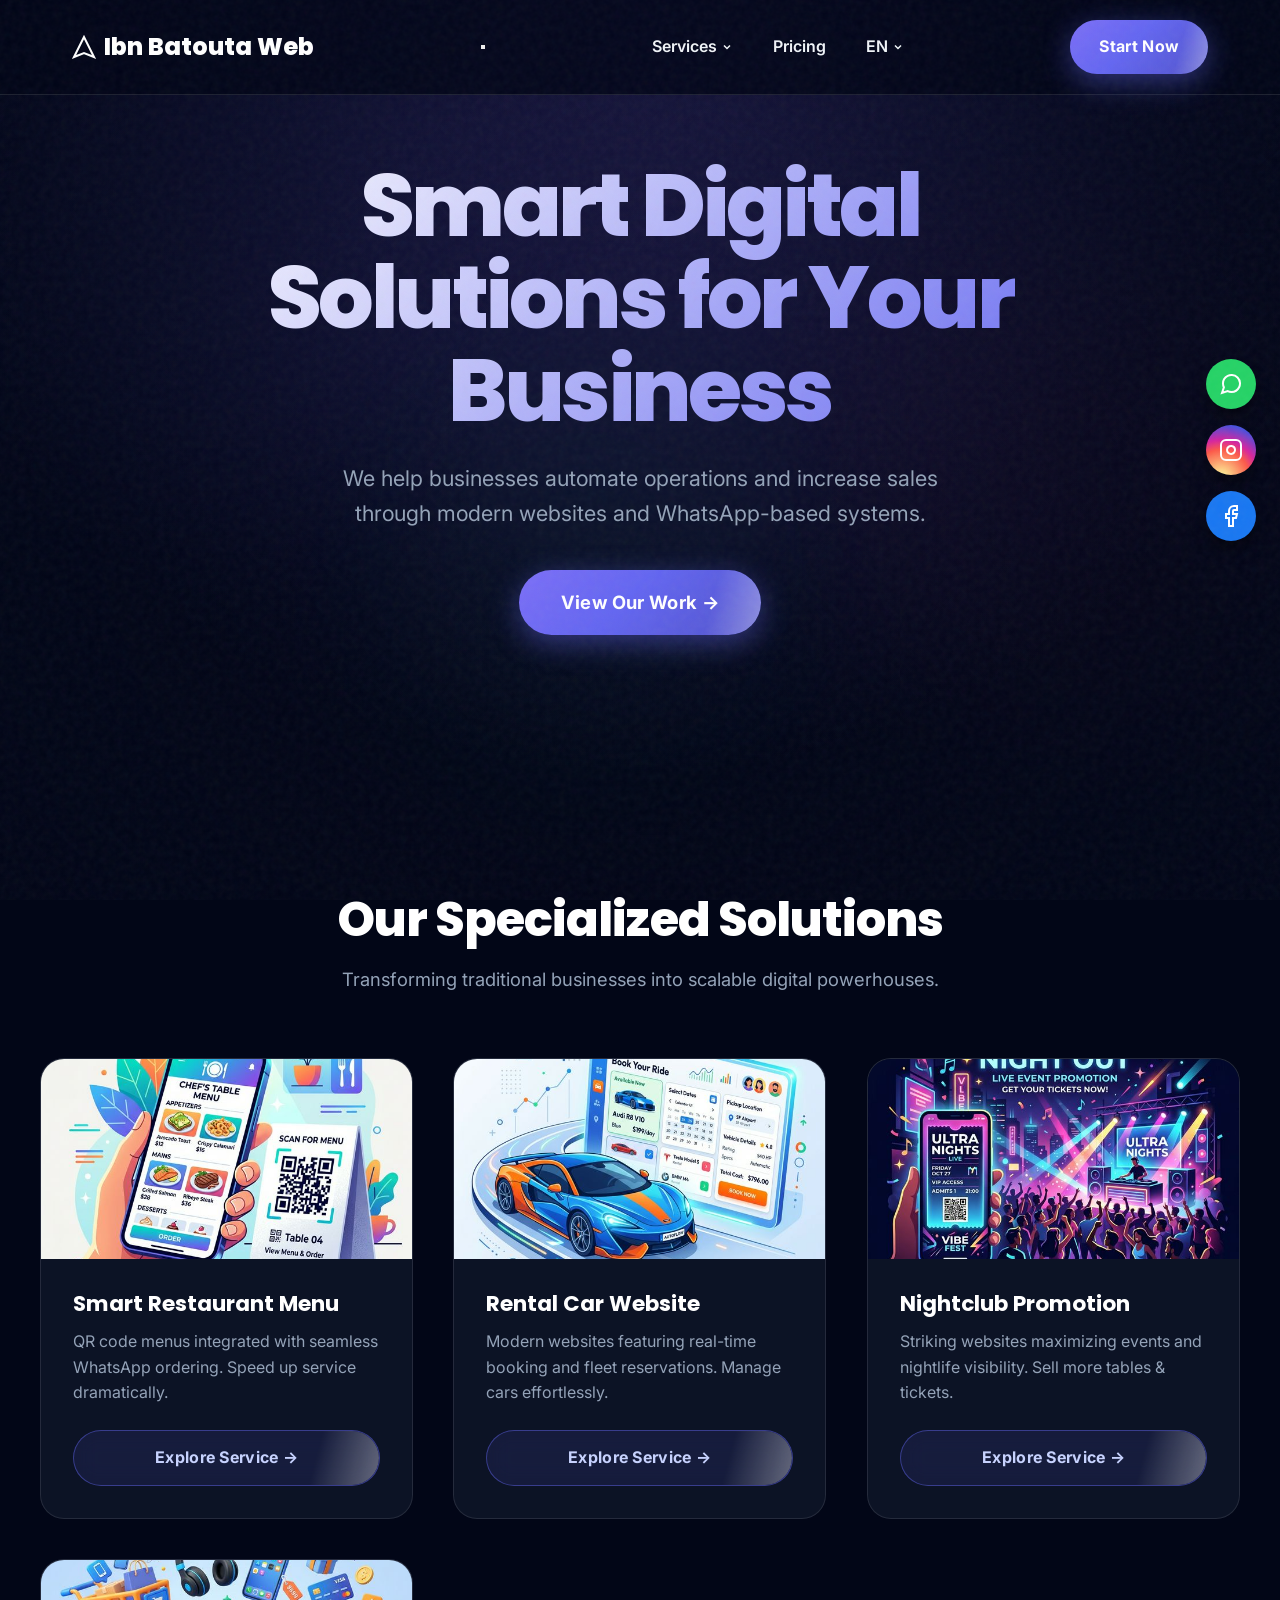
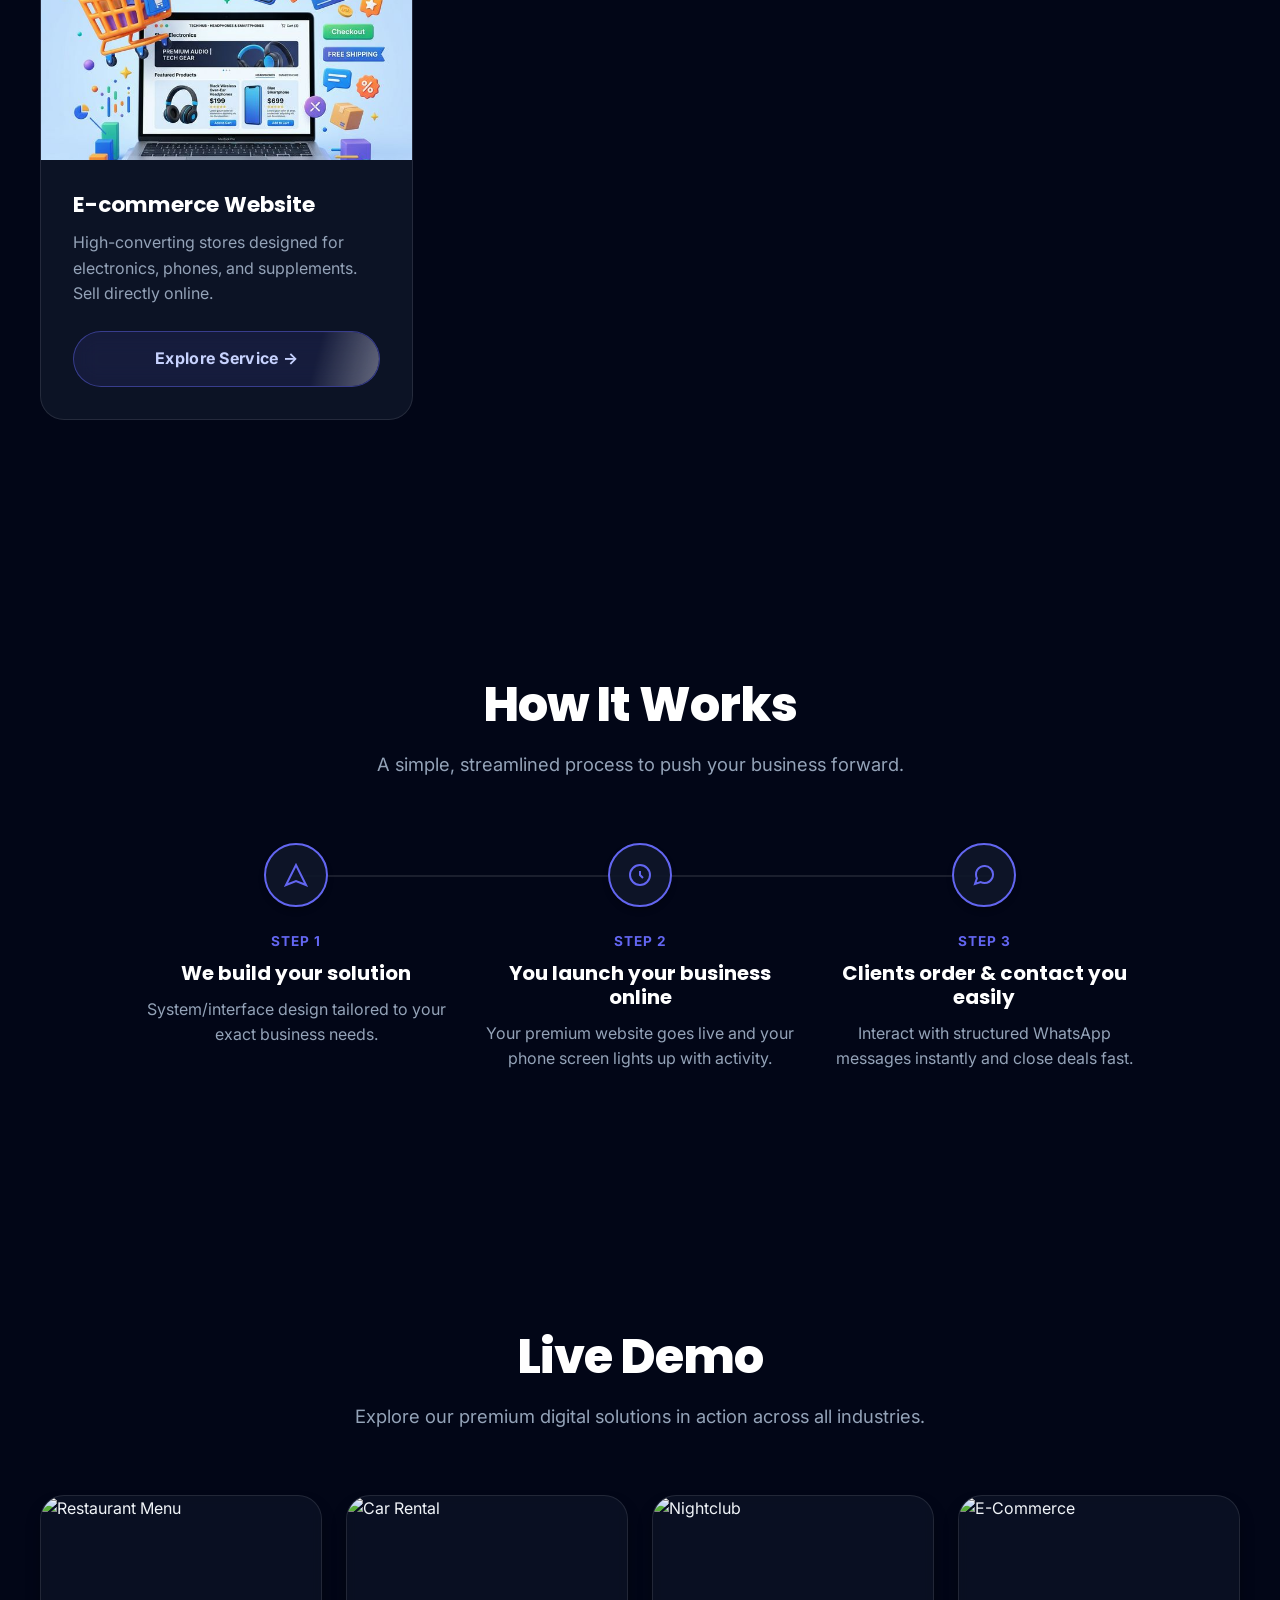
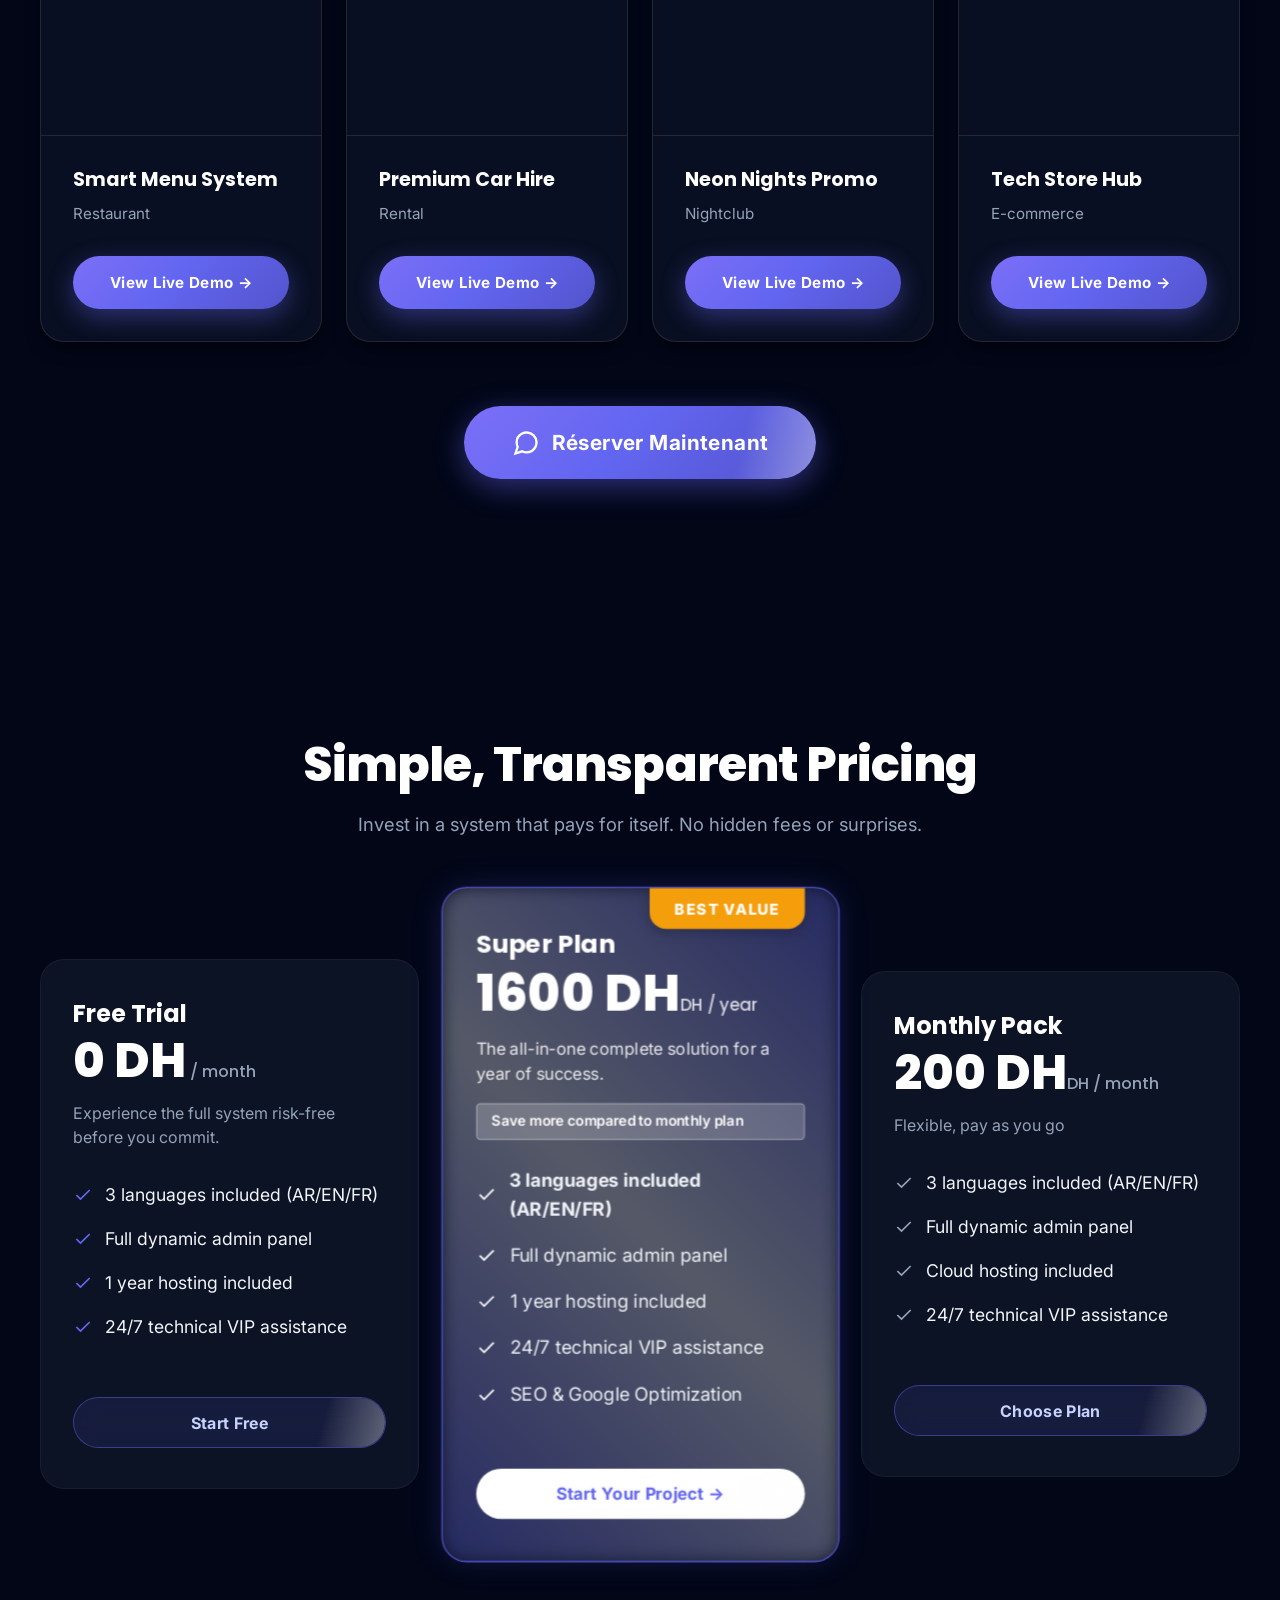
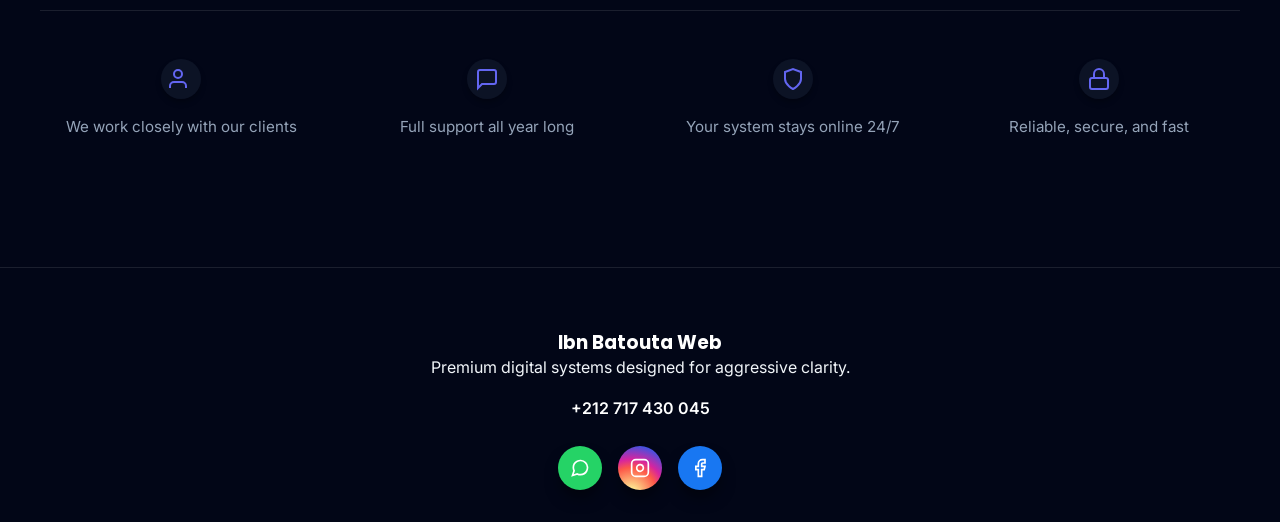
==== commit f02a7486: "Update pricing to Super Plan (1600) and Monthly Pack (200) with rich features" ====
--- a/index.html
+++ b/index.html
@@ -307,77 +307,80 @@
           <div class="pricing-card interactive-card scroll-anim scroll-slide-up" style="transition-delay: 0.1s;">
             <h3 class="plan-name" data-i18n="free_trial">Free Trial</h3>
             <div class="plan-price">0 DH<span> / month</span></div>
-            <p class="plan-desc">Experience the system risk-free before you commit.</p>
+            <p class="plan-desc">Experience the full system risk-free before you commit.</p>
             <ul class="plan-features">
               <li><svg width="20" height="20" viewBox="0 0 24 24" fill="none" stroke="var(--primary)" stroke-width="2">
                   <polyline points="20 6 9 17 4 12"></polyline>
-                </svg> 3 languages included</li>
+                </svg> 3 languages included (AR/EN/FR)</li>
               <li><svg width="20" height="20" viewBox="0 0 24 24" fill="none" stroke="var(--primary)" stroke-width="2">
                   <polyline points="20 6 9 17 4 12"></polyline>
-                </svg> Full admin panel</li>
+                </svg> Full dynamic admin panel</li>
               <li><svg width="20" height="20" viewBox="0 0 24 24" fill="none" stroke="var(--primary)" stroke-width="2">
                   <polyline points="20 6 9 17 4 12"></polyline>
                 </svg> 1 year hosting included</li>
               <li><svg width="20" height="20" viewBox="0 0 24 24" fill="none" stroke="var(--primary)" stroke-width="2">
                   <polyline points="20 6 9 17 4 12"></polyline>
-                </svg> 24/7 technical assistance</li>
+                </svg> 24/7 technical VIP assistance</li>
             </ul>
             <button class="btn btn-outline plan-cta" onclick="openModal('Free Trial Session')"
               data-i18n="start_free">Start Free</button>
           </div>
 
-          <!-- Highlight: Yearly Plan -->
+          <!-- Highlight: Super Plan -->
           <div class="pricing-card highlighted interactive-card glow-anim scroll-anim scroll-zoom"
             style="transition-delay: 0.2s; z-index: 10;">
             <div class="best-value-badge" data-i18n="best_value">MOST POPULAR 🔥</div>
-            <h3 class="plan-name text-white" data-i18n="yearly_plan">Yearly Plan</h3>
+            <h3 class="plan-name text-white" data-i18n="super_plan">Super Plan</h3>
             <div class="plan-price text-white">1600 DH<span data-i18n="dh_year"> / year</span></div>
-            <p class="plan-desc text-white" style="opacity:0.9; margin-bottom: 1rem;">Pay once, enjoy the full year
-              without stress.</p>
+            <p class="plan-desc text-white" style="opacity:0.9; margin-bottom: 1rem;">The all-in-one complete solution
+              for a year of success.</p>
             <div class="save-badge">Save more compared to monthly plan</div>
             <ul class="plan-features text-white">
               <li><svg width="20" height="20" viewBox="0 0 24 24" fill="none" stroke="#fff" stroke-width="2">
                   <polyline points="20 6 9 17 4 12"></polyline>
-                </svg> <strong>3 languages included</strong></li>
+                </svg> <strong>3 languages included (AR/EN/FR)</strong></li>
               <li><svg width="20" height="20" viewBox="0 0 24 24" fill="none" stroke="#fff" stroke-width="2">
                   <polyline points="20 6 9 17 4 12"></polyline>
-                </svg> Full admin panel</li>
+                </svg> Full dynamic admin panel</li>
               <li><svg width="20" height="20" viewBox="0 0 24 24" fill="none" stroke="#fff" stroke-width="2">
                   <polyline points="20 6 9 17 4 12"></polyline>
                 </svg> 1 year hosting included</li>
               <li><svg width="20" height="20" viewBox="0 0 24 24" fill="none" stroke="#fff" stroke-width="2">
                   <polyline points="20 6 9 17 4 12"></polyline>
-                </svg> 24/7 technical assistance</li>
+                </svg> 24/7 technical VIP assistance</li>
+              <li><svg width="20" height="20" viewBox="0 0 24 24" fill="none" stroke="#fff" stroke-width="2">
+                  <polyline points="20 6 9 17 4 12"></polyline>
+                </svg> SEO & Google Optimization</li>
             </ul>
             <button class="btn btn-white plan-cta btn-pulse" style="color: var(--primary);"
-              onclick="openModal('Yearly Plan - 1600 DH')" data-i18n="start_project" data-i18n-suffix=" &rarr;">Start
+              onclick="openModal('Super Plan - 1600 DH')" data-i18n="start_project" data-i18n-suffix=" &rarr;">Start
               Now &rarr;</button>
           </div>
 
           <!-- Monthly Plan -->
           <div class="pricing-card interactive-card scroll-anim scroll-slide-up" style="transition-delay: 0.3s;">
-            <h3 class="plan-name" data-i18n="monthly_plan">Monthly Plan</h3>
+            <h3 class="plan-name" data-i18n="monthly_plan">Monthly Pack</h3>
             <div class="plan-price">200 DH<span data-i18n="dh_month"> / month</span></div>
-            <p class="plan-desc" data-i18n="flexible_pay">Flexible, pay as you go.</p>
+            <p class="plan-desc" data-i18n="flexible_pay">Total freedom with flexible payment.</p>
             <ul class="plan-features">
               <li><svg width="20" height="20" viewBox="0 0 24 24" fill="none" stroke="var(--text-muted)"
                   stroke-width="2">
                   <polyline points="20 6 9 17 4 12"></polyline>
-                </svg> 3 languages included</li>
+                </svg> 3 languages included (AR/EN/FR)</li>
               <li><svg width="20" height="20" viewBox="0 0 24 24" fill="none" stroke="var(--text-muted)"
                   stroke-width="2">
                   <polyline points="20 6 9 17 4 12"></polyline>
-                </svg> Full admin panel</li>
+                </svg> Full dynamic admin panel</li>
               <li><svg width="20" height="20" viewBox="0 0 24 24" fill="none" stroke="var(--text-muted)"
                   stroke-width="2">
                   <polyline points="20 6 9 17 4 12"></polyline>
-                </svg> 1 year hosting included</li>
+                </svg> Cloud hosting included</li>
               <li><svg width="20" height="20" viewBox="0 0 24 24" fill="none" stroke="var(--text-muted)"
                   stroke-width="2">
                   <polyline points="20 6 9 17 4 12"></polyline>
-                </svg> 24/7 technical assistance</li>
+                </svg> 24/7 technical VIP assistance</li>
             </ul>
-            <button class="btn btn-outline plan-cta" onclick="openModal('Monthly Plan')" data-i18n="choose_plan">Choose
+            <button class="btn btn-outline plan-cta" onclick="openModal('Monthly Pack')" data-i18n="choose_plan">Choose
               Monthly</button>
           </div>
         </div>
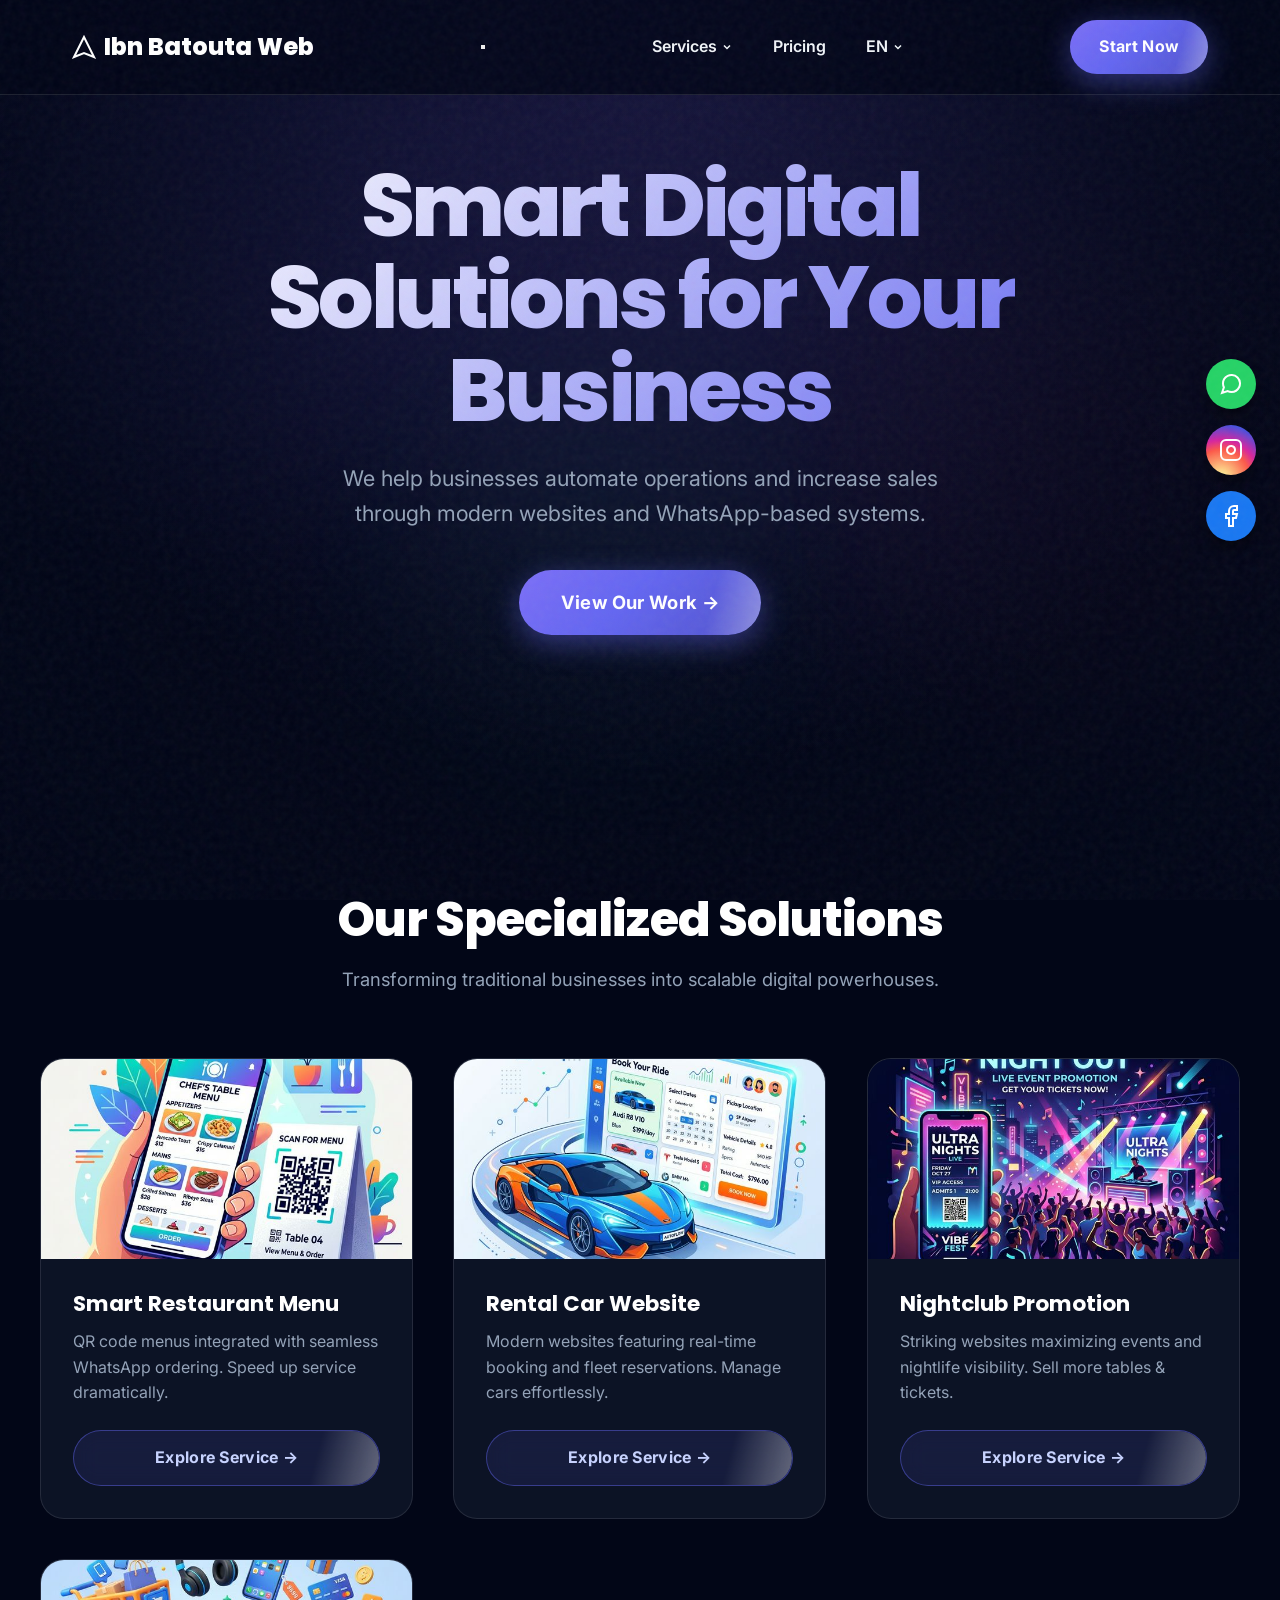
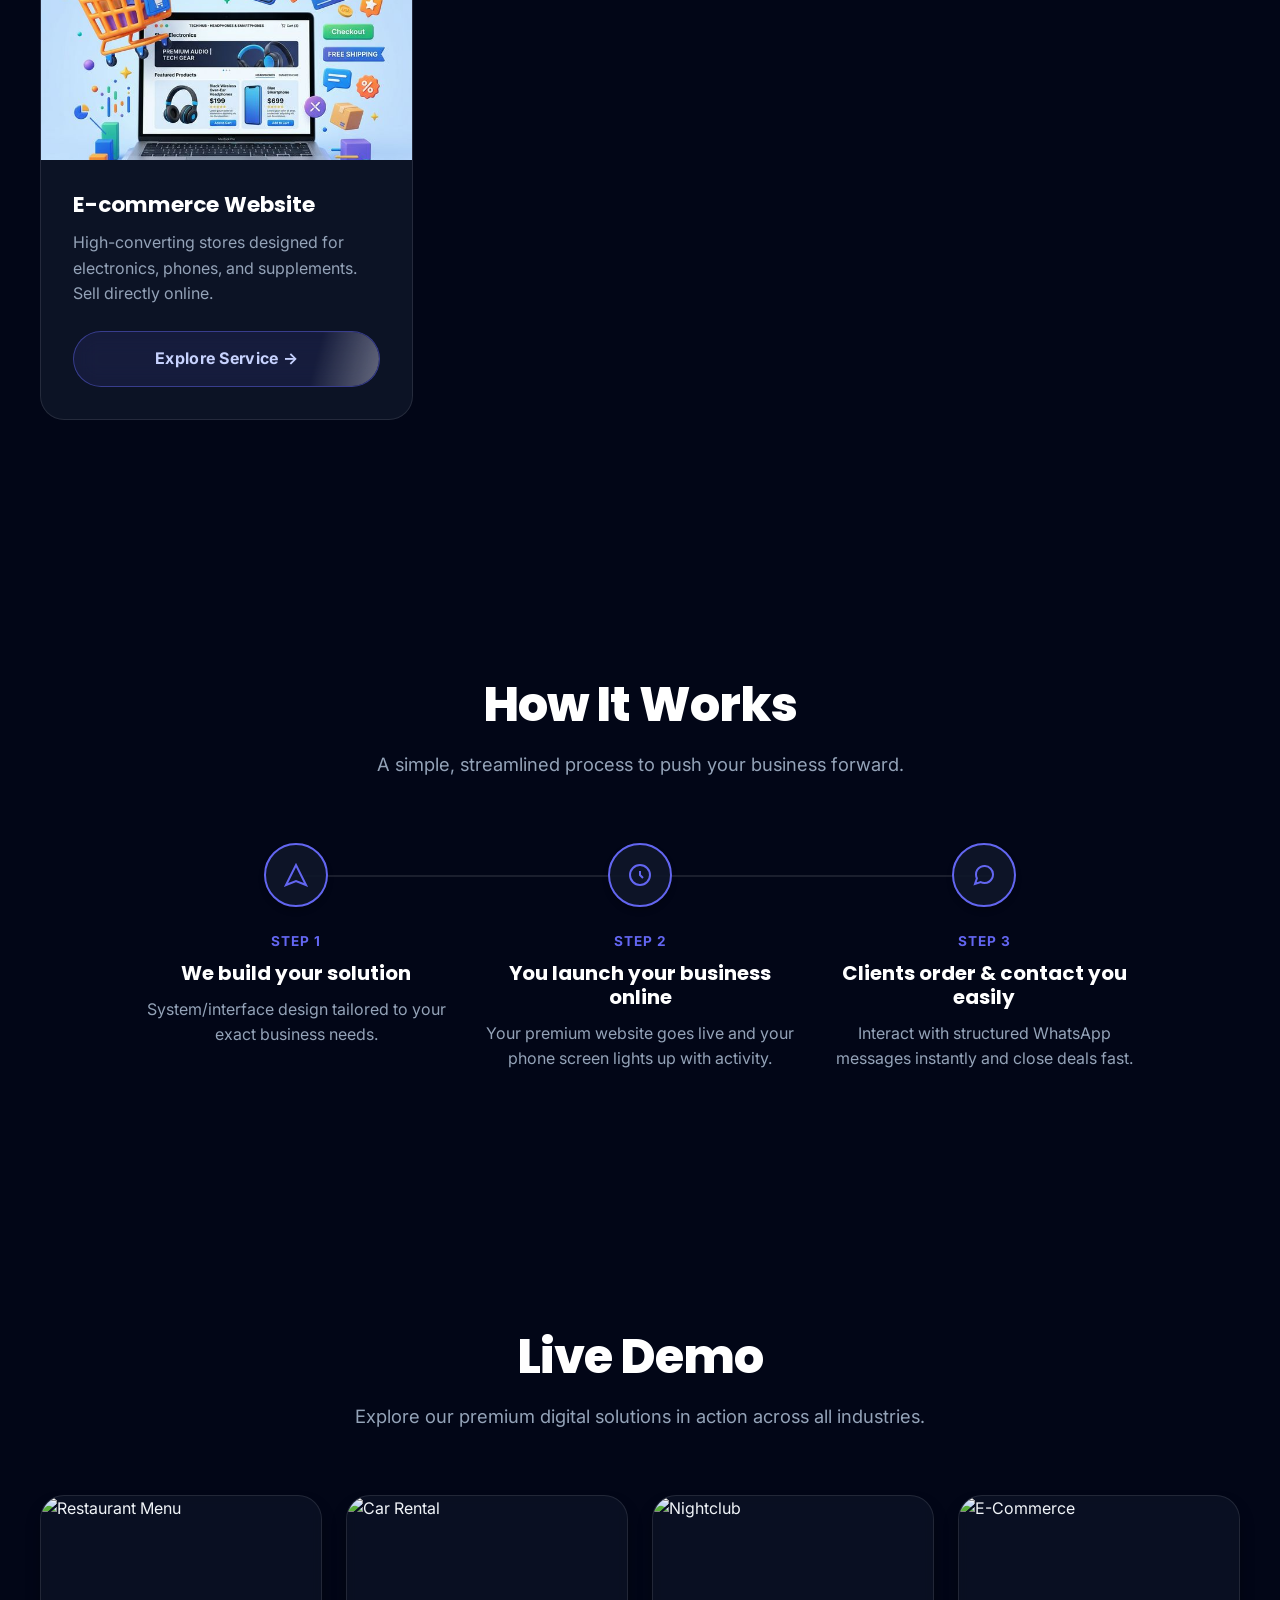
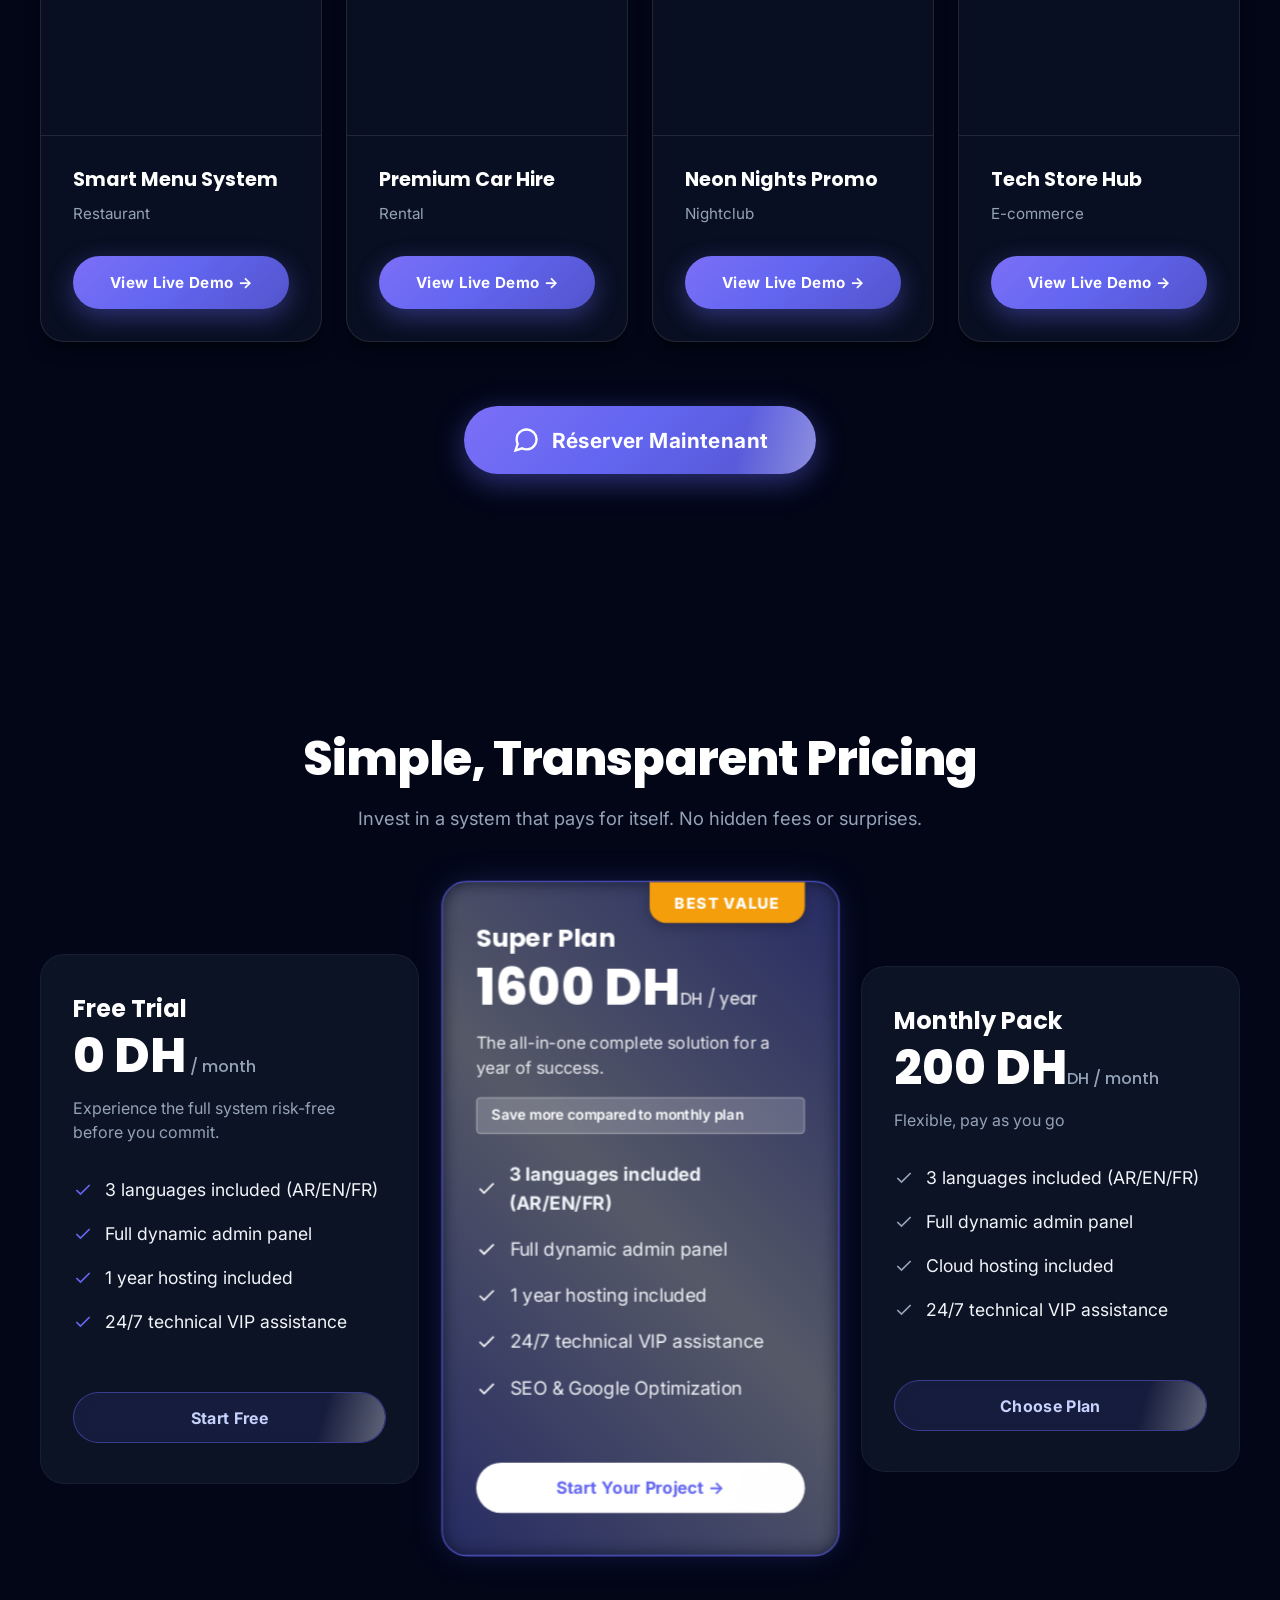
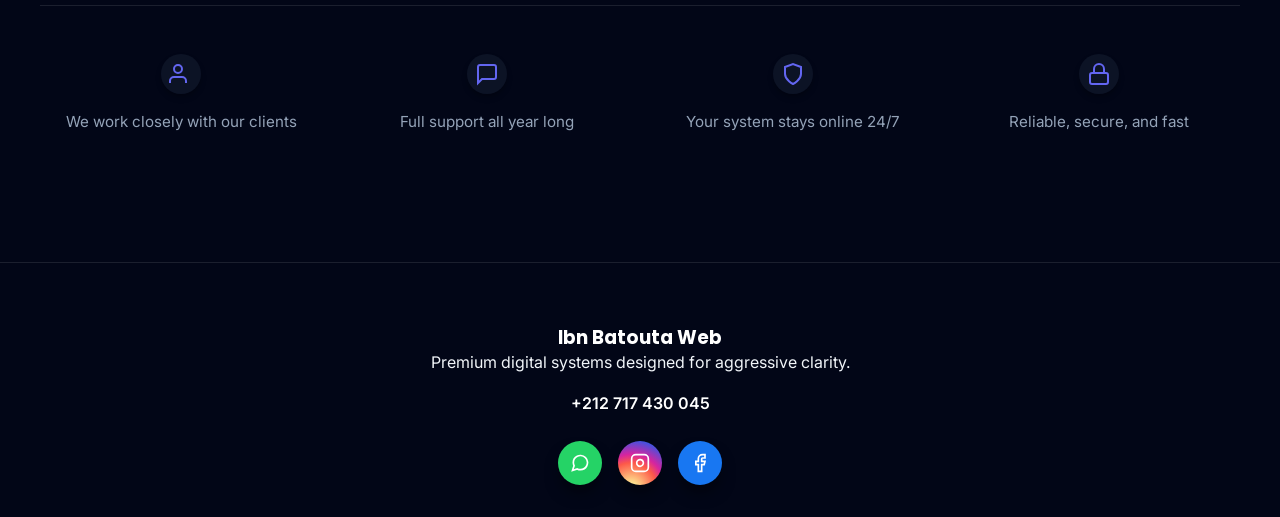
==== commit f73b769e: "Optimize mobile grid to 2x2 and connect Reserve Now to WhatsApp Flow Modal" ====
--- a/index.html
+++ b/index.html
@@ -273,15 +273,16 @@
         </div>
 
         <div style="text-align: center; margin-top: 4rem;" class="scroll-anim scroll-scale-up">
-          <a href="#" class="btn btn-primary btn-large btn-pulse wa-link"
-            style="font-size: 1.3rem; padding: 1.25rem 3rem; display: inline-flex; align-items: center; gap: 0.75rem; border-radius: 50px;">
+          <button class="btn btn-primary btn-large btn-pulse"
+            style="font-size: 1.3rem; padding: 1.25rem 3rem; display: inline-flex; align-items: center; gap: 0.75rem; border-radius: 50px; border: none; cursor: pointer; color: white;"
+            onclick="openModal('Contact Form')">
             <svg width="28" height="28" viewBox="0 0 24 24" fill="none" stroke="currentColor" stroke-width="2">
               <path
                 d="M21 11.5a8.38 8.38 0 0 1-.9 3.8 8.5 8.5 0 0 1-7.6 4.7 8.38 8.38 0 0 1-3.8-.9L3 21l1.9-5.7a8.38 8.38 0 0 1-.9-3.8 8.5 8.5 0 0 1 4.7-7.6 8.38 8.38 0 0 1 3.8-.9h.5a8.48 8.48 0 0 1 8 8v.5z">
               </path>
             </svg>
             <span data-i18n="reserve_now">Réserver Maintenant</span>
-          </a>
+          </button>
         </div>
       </div>
     </section>
--- a/styles.css
+++ b/styles.css
@@ -1867,28 +1867,29 @@
     position: fixed;
     top: 0;
     right: -100%;
-    width: 80%;
+    width: 100%;
     height: 100vh;
-    background: rgba(2, 6, 23, 0.95);
-    backdrop-filter: blur(30px);
+    background: rgba(10, 15, 36, 0.98);
+    backdrop-filter: blur(40px);
     display: flex;
     flex-direction: column;
     align-items: center;
     justify-content: center;
-    gap: 2.5rem;
+    gap: 1.5rem;
     transition: right 0.4s cubic-bezier(0.77, 0, 0.175, 1);
     z-index: 1050;
     padding: 2rem;
-    border-left: 1px solid var(--border);
   }
 
   .main-nav.active {
     right: 0;
   }
 
-  .main-nav a {
-    font-size: 1.5rem;
-    font-weight: 700;
+  .main-nav>a,
+  .nav-item-dropdown>.dropdown-trigger {
+    font-size: 1.25rem;
+    font-weight: 600;
+    letter-spacing: 0px;
   }
 
   .nav-item-dropdown {
@@ -1909,25 +1910,60 @@
     opacity: 1;
     visibility: visible;
     text-align: center;
-    padding: 1rem 0;
+    padding: 0.5rem 0;
   }
 
   .dropdown-menu a {
-    font-size: 1.1rem;
-    margin-bottom: 0.75rem;
+    font-size: 1.05rem;
+    margin-bottom: 0.5rem;
+    padding: 0.5rem 1rem;
+    border-radius: 8px;
+    display: inline-block;
+  }
+
+  /* Cute & sexy language switcher on mobile */
+  .lang-dropdown .dropdown-menu {
+    display: flex;
+    flex-direction: row;
+    justify-content: center;
+    flex-wrap: wrap;
+    gap: 0.5rem;
+    padding: 0.5rem 0;
+  }
+
+  .lang-dropdown .dropdown-menu a {
+    font-size: 0.9rem;
+    font-weight: 500;
+    margin-bottom: 0;
+    padding: 0.4rem 1rem;
+    border-radius: 50px;
+    background: rgba(255, 255, 255, 0.05);
+    color: var(--text-muted);
+    transition: all 0.3s ease;
+  }
+
+  .lang-dropdown .dropdown-menu a:hover,
+  .lang-dropdown .dropdown-menu a[style*="background"] {
+    background: var(--primary) !important;
+    color: #fff !important;
+    transform: scale(1.05);
+    box-shadow: 0 4px 15px rgba(99, 102, 241, 0.4);
   }
 
   /* Vertical Grids */
-  .benefits-grid,
-  .portfolio-grid {
+  .benefits-grid {
     grid-template-columns: 1fr !important;
     gap: 1.5rem;
   }
 
-  .services-grid {
+  /* 2x2 grids */
+  .services-grid,
+  .portfolio-grid {
     grid-template-columns: repeat(2, 1fr) !important;
     gap: 0.75rem;
   }
+
+
 
   .service-card-content {
     padding: 1rem;
